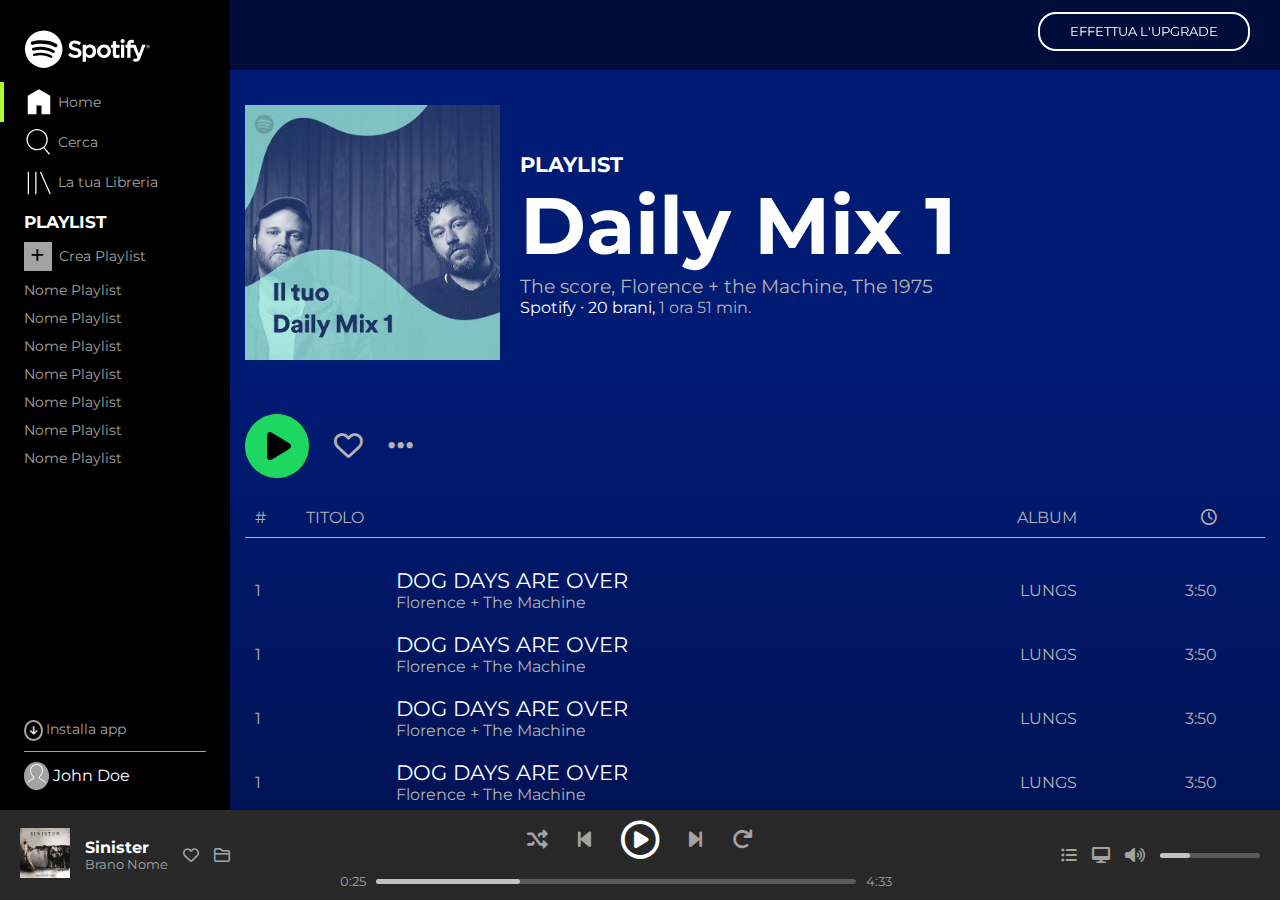
==== bonus.html @ 98ee07e0 "index+style: modifiche/ bonus: main-content" ====
<!DOCTYPE html>
<html lang="en">
<head>
    <meta charset="UTF-8">
    <meta http-equiv="X-UA-Compatible" content="IE=edge">
    <meta name="viewport" content="width=device-width, initial-scale=1.0">
    <link rel="preconnect" href="https://fonts.googleapis.com">
    <link rel="preconnect" href="https://fonts.gstatic.com" crossorigin>
    <link href="https://fonts.googleapis.com/css2?family=Montserrat:wght@400;500;600;700;800;900&display=swap" rel="stylesheet">
    <link rel="stylesheet" href="https://cdnjs.cloudflare.com/ajax/libs/font-awesome/6.0.0/css/all.min.css"> 
    <link rel="stylesheet" href="bonus-css/bonus.css">
    <title>Spotify</title>
    <link rel="icon" type="image/x-icon" href="img/favicon.ico">
</head>
<body>
    <div class="container">
        <div class="content-container">
            <aside>
                <div class="logo-box">
                    <div class="logo">
                        <img class="logo-big" src="img/logo.svg" alt="spotify logo">
                    </div>
                    <div class="logo-small">
                        <img src="img/logo-small.svg" alt="spotify logo small">
                    </div>
                </div>

                <div class="menu">
                    <ul>
                        <li class="active"> <img src="img/home.svg" alt="home"> <a href="#">Home</a href="#"></li>
                        <li> <img src="img/search.svg" alt="search"> <a href="#">Cerca</a href="#"></li>
                        <li> <img src="img/libreria.svg" alt="libreria">
                        <a href="#">La tua Libreria</a href="#"></li>
                    </ul>
                </div>

                <div class="playlist">
                    <h3>Playlist</h3>
                    <ul>
                        <li><a href="#"><i class="fa-solid fa-plus"></i> Crea Playlist</a></li>
                        <li><a href="#">Nome Playlist</a></li>
                        <li><a href="#">Nome Playlist</a></li>
                        <li><a href="#">Nome Playlist</a></li>
                        <li><a href="#">Nome Playlist</a></li>
                        <li><a href="#">Nome Playlist</a></li>
                        <li><a href="#">Nome Playlist</a></li>
                        <li><a href="#">Nome Playlist</a></li>
                    </ul>
                </div>

                <div class="user">
                    <div>
                        <i class="fa-solid fa-arrow-down"></i><a href="#">Installa app</a>
                    </div>
                    <div>
                        <img src="img/profile.svg" alt=""> <span>John Doe</span> 
                    </div>
                </div>
            </aside>

            <main>

                <div class="nav-top">
                    <div class="upgrade">
                        <a href="#">Effettua l'upgrade</a>
                    </div>
                </div>

                <div class="main-content">
                    <!-- main-top -->
                    <div id="main-top">
                        <div class="main-box">
                            <div class="image">
                                <img src="img/mixdaily.jpeg" alt="daily mix">
                            </div>
                            <div class="text">
                                <h1>Playlist</h1>
                                <h2>Daily Mix 1</h2>
                                <p>The score, Florence + the Machine, The 1975</p>
                                <p><span>Spotify &#8729; 20 brani,</span> 1 ora 51 min.</p>
                            </div>
                        </div>
                    </div>
                    <!-- main-down -->
                    <div id="main-down">
                        <nav class="flex-container">
                            <div><i class="fa-solid fa-circle-play"></i></div>
                            <div><i class="fa-regular fa-heart"></i></div>
                            <div><i class="fa-solid fa-ellipsis"></i></div>
                        </nav>
                        
                        <div class="music">
                            <!-- title -->
                            <div class="title-box flex-container">
                                <div class="number">&#35;</div>
                                <div class="title">Titolo</div>
                                <div class="album">Album</div>
                                <div class="time"><i class="fa-regular fa-clock"></i></div>
                            </div>

                            <div class="songs">
                                <!-- song-list -->
                                <section class="song flex-container">
                                    <div class="number">
                                        <span>1</span>
                                        <i class="fa-solid fa-play"></i>
                                    </div>
                                    <div class="title flex-container">
                                        <div class="image">
                                            <img src="https://m.media-amazon.com/images/I/91TPDB7d2jL._AC_SL1500_.jpg" alt="">
                                        </div>
                                        <div>
                                            <p>Dog Days are Over</p>
                                            <p>Florence + the Machine</p>
                                        </div>
                                    </div>
                                    <div class="album">Lungs</div>
                                    <div class="time flex-container">
                                        <i class="fa-regular fa-heart"></i>
                                        <p>3:50</p> 
                                        <i class="fa-solid fa-ellipsis"></i>
                                    </div>
                                </section>

                                <section class="song flex-container">
                                    <div class="number">
                                        <span>1</span>
                                        <i class="fa-solid fa-play"></i>
                                    </div>
                                    <div class="title flex-container">
                                        <div class="image">
                                            <img src="https://m.media-amazon.com/images/I/91TPDB7d2jL._AC_SL1500_.jpg" alt="">
                                        </div>
                                        <div>
                                            <p>Dog Days are Over</p>
                                            <p>Florence + the Machine</p>
                                        </div>
                                    </div>
                                    <div class="album">Lungs</div>
                                    <div class="time flex-container">
                                        <i class="fa-regular fa-heart"></i>
                                        <p>3:50</p> 
                                        <i class="fa-solid fa-ellipsis"></i>
                                    </div>
                                </section>

                                <section class="song flex-container">
                                    <div class="number">
                                        <span>1</span>
                                        <i class="fa-solid fa-play"></i>
                                    </div>
                                    <div class="title flex-container">
                                        <div class="image">
                                            <img src="https://m.media-amazon.com/images/I/91TPDB7d2jL._AC_SL1500_.jpg" alt="">
                                        </div>
                                        <div>
                                            <p>Dog Days are Over</p>
                                            <p>Florence + the Machine</p>
                                        </div>
                                    </div>
                                    <div class="album">Lungs</div>
                                    <div class="time flex-container">
                                        <i class="fa-regular fa-heart"></i>
                                        <p>3:50</p> 
                                        <i class="fa-solid fa-ellipsis"></i>
                                    </div>
                                </section>

                                <section class="song flex-container">
                                    <div class="number">
                                        <span>1</span>
                                        <i class="fa-solid fa-play"></i>
                                    </div>
                                    <div class="title flex-container">
                                        <div class="image">
                                            <img src="https://m.media-amazon.com/images/I/91TPDB7d2jL._AC_SL1500_.jpg" alt="">
                                        </div>
                                        <div>
                                            <p>Dog Days are Over</p>
                                            <p>Florence + the Machine</p>
                                        </div>
                                    </div>
                                    <div class="album">Lungs</div>
                                    <div class="time flex-container">
                                        <i class="fa-regular fa-heart"></i>
                                        <p>3:50</p> 
                                        <i class="fa-solid fa-ellipsis"></i>
                                    </div>
                                </section>

                                <section class="song flex-container">
                                    <div class="number">
                                        <span>1</span>
                                        <i class="fa-solid fa-play"></i>
                                    </div>
                                    <div class="title flex-container">
                                        <div class="image">
                                            <img src="https://m.media-amazon.com/images/I/91TPDB7d2jL._AC_SL1500_.jpg" alt="">
                                        </div>
                                        <div>
                                            <p>Dog Days are Over</p>
                                            <p>Florence + the Machine</p>
                                        </div>
                                    </div>
                                    <div class="album">Lungs</div>
                                    <div class="time flex-container">
                                        <i class="fa-regular fa-heart"></i>
                                        <p>3:50</p> 
                                        <i class="fa-solid fa-ellipsis"></i>
                                    </div>
                                </section>

                                <section class="song flex-container">
                                    <div class="number">
                                        <span>1</span>
                                        <i class="fa-solid fa-play"></i>
                                    </div>
                                    <div class="title flex-container">
                                        <div class="image">
                                            <img src="https://m.media-amazon.com/images/I/91TPDB7d2jL._AC_SL1500_.jpg" alt="">
                                        </div>
                                        <div>
                                            <p>Dog Days are Over</p>
                                            <p>Florence + the Machine</p>
                                        </div>
                                    </div>
                                    <div class="album">Lungs</div>
                                    <div class="time flex-container">
                                        <i class="fa-regular fa-heart"></i>
                                        <p>3:50</p> 
                                        <i class="fa-solid fa-ellipsis"></i>
                                    </div>
                                </section>

                                <section class="song flex-container">
                                    <div class="number">
                                        <span>1</span>
                                        <i class="fa-solid fa-play"></i>
                                    </div>
                                    <div class="title flex-container">
                                        <div class="image">
                                            <img src="https://m.media-amazon.com/images/I/91TPDB7d2jL._AC_SL1500_.jpg" alt="">
                                        </div>
                                        <div>
                                            <p>Dog Days are Over</p>
                                            <p>Florence + the Machine</p>
                                        </div>
                                    </div>
                                    <div class="album">Lungs</div>
                                    <div class="time flex-container">
                                        <i class="fa-regular fa-heart"></i>
                                        <p>3:50</p> 
                                        <i class="fa-solid fa-ellipsis"></i>
                                    </div>
                                </section>

                                <section class="song flex-container">
                                    <div class="number">
                                        <span>1</span>
                                        <i class="fa-solid fa-play"></i>
                                    </div>
                                    <div class="title flex-container">
                                        <div class="image">
                                            <img src="https://m.media-amazon.com/images/I/91TPDB7d2jL._AC_SL1500_.jpg" alt="">
                                        </div>
                                        <div>
                                            <p>Dog Days are Over</p>
                                            <p>Florence + the Machine</p>
                                        </div>
                                    </div>
                                    <div class="album">Lungs</div>
                                    <div class="time flex-container">
                                        <i class="fa-regular fa-heart"></i>
                                        <p>3:50</p> 
                                        <i class="fa-solid fa-ellipsis"></i>
                                    </div>
                                </section>

                                <section class="song flex-container">
                                    <div class="number">
                                        <span>1</span>
                                        <i class="fa-solid fa-play"></i>
                                    </div>
                                    <div class="title flex-container">
                                        <div class="image">
                                            <img src="https://m.media-amazon.com/images/I/91TPDB7d2jL._AC_SL1500_.jpg" alt="">
                                        </div>
                                        <div>
                                            <p>Dog Days are Over</p>
                                            <p>Florence + the Machine</p>
                                        </div>
                                    </div>
                                    <div class="album">Lungs</div>
                                    <div class="time flex-container">
                                        <i class="fa-regular fa-heart"></i>
                                        <p>3:50</p> 
                                        <i class="fa-solid fa-ellipsis"></i>
                                    </div>
                                </section>

                                <section class="song flex-container">
                                    <div class="number">
                                        <span>1</span>
                                        <i class="fa-solid fa-play"></i>
                                    </div>
                                    <div class="title flex-container">
                                        <div class="image">
                                            <img src="https://m.media-amazon.com/images/I/91TPDB7d2jL._AC_SL1500_.jpg" alt="">
                                        </div>
                                        <div>
                                            <p>Dog Days are Over</p>
                                            <p>Florence + the Machine</p>
                                        </div>
                                    </div>
                                    <div class="album">Lungs</div>
                                    <div class="time flex-container">
                                        <i class="fa-regular fa-heart"></i>
                                        <p>3:50</p> 
                                        <i class="fa-solid fa-ellipsis"></i>
                                    </div>
                                </section>

                                <section class="song flex-container">
                                    <div class="number">
                                        <span>1</span>
                                        <i class="fa-solid fa-play"></i>
                                    </div>
                                    <div class="title flex-container">
                                        <div class="image">
                                            <img src="https://m.media-amazon.com/images/I/91TPDB7d2jL._AC_SL1500_.jpg" alt="">
                                        </div>
                                        <div>
                                            <p>Dog Days are Over</p>
                                            <p>Florence + the Machine</p>
                                        </div>
                                    </div>
                                    <div class="album">Lungs</div>
                                    <div class="time flex-container">
                                        <i class="fa-regular fa-heart"></i>
                                        <p>3:50</p> 
                                        <i class="fa-solid fa-ellipsis"></i>
                                    </div>
                                </section>

                                <section class="song flex-container">
                                    <div class="number">
                                        <span>1</span>
                                        <i class="fa-solid fa-play"></i>
                                    </div>
                                    <div class="title flex-container">
                                        <div class="image">
                                            <img src="https://m.media-amazon.com/images/I/91TPDB7d2jL._AC_SL1500_.jpg" alt="">
                                        </div>
                                        <div>
                                            <p>Dog Days are Over</p>
                                            <p>Florence + the Machine</p>
                                        </div>
                                    </div>
                                    <div class="album">Lungs</div>
                                    <div class="time flex-container">
                                        <i class="fa-regular fa-heart"></i>
                                        <p>3:50</p> 
                                        <i class="fa-solid fa-ellipsis"></i>
                                    </div>
                                </section>

                                <section class="song flex-container">
                                    <div class="number">
                                        <span>1</span>
                                        <i class="fa-solid fa-play"></i>
                                    </div>
                                    <div class="title flex-container">
                                        <div class="image">
                                            <img src="https://m.media-amazon.com/images/I/91TPDB7d2jL._AC_SL1500_.jpg" alt="">
                                        </div>
                                        <div>
                                            <p>Dog Days are Over</p>
                                            <p>Florence + the Machine</p>
                                        </div>
                                    </div>
                                    <div class="album">Lungs</div>
                                    <div class="time flex-container">
                                        <i class="fa-regular fa-heart"></i>
                                        <p>3:50</p> 
                                        <i class="fa-solid fa-ellipsis"></i>
                                    </div>
                                </section>

                                <section class="song flex-container">
                                    <div class="number">
                                        <span>1</span>
                                        <i class="fa-solid fa-play"></i>
                                    </div>
                                    <div class="title flex-container">
                                        <div class="image">
                                            <img src="https://m.media-amazon.com/images/I/91TPDB7d2jL._AC_SL1500_.jpg" alt="">
                                        </div>
                                        <div>
                                            <p>Dog Days are Over</p>
                                            <p>Florence + the Machine</p>
                                        </div>
                                    </div>
                                    <div class="album">Lungs</div>
                                    <div class="time flex-container">
                                        <i class="fa-regular fa-heart"></i>
                                        <p>3:50</p> 
                                        <i class="fa-solid fa-ellipsis"></i>
                                    </div>
                                </section>

                                <section class="song flex-container">
                                    <div class="number">
                                        <span>1</span>
                                        <i class="fa-solid fa-play"></i>
                                    </div>
                                    <div class="title flex-container">
                                        <div class="image">
                                            <img src="https://m.media-amazon.com/images/I/91TPDB7d2jL._AC_SL1500_.jpg" alt="">
                                        </div>
                                        <div>
                                            <p>Dog Days are Over</p>
                                            <p>Florence + the Machine</p>
                                        </div>
                                    </div>
                                    <div class="album">Lungs</div>
                                    <div class="time flex-container">
                                        <i class="fa-regular fa-heart"></i>
                                        <p>3:50</p> 
                                        <i class="fa-solid fa-ellipsis"></i>
                                    </div>
                                </section>

                                <section class="song flex-container">
                                    <div class="number">
                                        <span>1</span>
                                        <i class="fa-solid fa-play"></i>
                                    </div>
                                    <div class="title flex-container">
                                        <div class="image">
                                            <img src="https://m.media-amazon.com/images/I/91TPDB7d2jL._AC_SL1500_.jpg" alt="">
                                        </div>
                                        <div>
                                            <p>Dog Days are Over</p>
                                            <p>Florence + the Machine</p>
                                        </div>
                                    </div>
                                    <div class="album">Lungs</div>
                                    <div class="time flex-container">
                                        <i class="fa-regular fa-heart"></i>
                                        <p>3:50</p> 
                                        <i class="fa-solid fa-ellipsis"></i>
                                    </div>
                                </section>

                                <section class="song flex-container">
                                    <div class="number">
                                        <span>1</span>
                                        <i class="fa-solid fa-play"></i>
                                    </div>
                                    <div class="title flex-container">
                                        <div class="image">
                                            <img src="https://m.media-amazon.com/images/I/91TPDB7d2jL._AC_SL1500_.jpg" alt="">
                                        </div>
                                        <div>
                                            <p>Dog Days are Over</p>
                                            <p>Florence + the Machine</p>
                                        </div>
                                    </div>
                                    <div class="album">Lungs</div>
                                    <div class="time flex-container">
                                        <i class="fa-regular fa-heart"></i>
                                        <p>3:50</p> 
                                        <i class="fa-solid fa-ellipsis"></i>
                                    </div>
                                </section>

                                <section class="song flex-container">
                                    <div class="number">
                                        <span>1</span>
                                        <i class="fa-solid fa-play"></i>
                                    </div>
                                    <div class="title flex-container">
                                        <div class="image">
                                            <img src="https://m.media-amazon.com/images/I/91TPDB7d2jL._AC_SL1500_.jpg" alt="">
                                        </div>
                                        <div>
                                            <p>Dog Days are Over</p>
                                            <p>Florence + the Machine</p>
                                        </div>
                                    </div>
                                    <div class="album">Lungs</div>
                                    <div class="time flex-container">
                                        <i class="fa-regular fa-heart"></i>
                                        <p>3:50</p> 
                                        <i class="fa-solid fa-ellipsis"></i>
                                    </div>
                                </section>

                                <section class="song flex-container">
                                    <div class="number">
                                        <span>1</span>
                                        <i class="fa-solid fa-play"></i>
                                    </div>
                                    <div class="title flex-container">
                                        <div class="image">
                                            <img src="https://m.media-amazon.com/images/I/91TPDB7d2jL._AC_SL1500_.jpg" alt="">
                                        </div>
                                        <div>
                                            <p>Dog Days are Over</p>
                                            <p>Florence + the Machine</p>
                                        </div>
                                    </div>
                                    <div class="album">Lungs</div>
                                    <div class="time flex-container">
                                        <i class="fa-regular fa-heart"></i>
                                        <p>3:50</p> 
                                        <i class="fa-solid fa-ellipsis"></i>
                                    </div>
                                </section>

                                <section class="song flex-container">
                                    <div class="number">
                                        <span>1</span>
                                        <i class="fa-solid fa-play"></i>
                                    </div>
                                    <div class="title flex-container">
                                        <div class="image">
                                            <img src="https://m.media-amazon.com/images/I/91TPDB7d2jL._AC_SL1500_.jpg" alt="">
                                        </div>
                                        <div>
                                            <p>Dog Days are Over</p>
                                            <p>Florence + the Machine</p>
                                        </div>
                                    </div>
                                    <div class="album">Lungs</div>
                                    <div class="time flex-container">
                                        <i class="fa-regular fa-heart"></i>
                                        <p>3:50</p> 
                                        <i class="fa-solid fa-ellipsis"></i>
                                    </div>
                                </section>
                            </div>
                        </div>
                    </div>
                </div>
            </main>
        </div>
 
        <footer>
            <div class="left box flex-container">
                <div class="image">
                    <img src="img/sinister.jpeg" alt="Sinister">
                </div>
                <div class="title">
                    <h4>Sinister</h4>
                    <p>Brano Nome</p>
                </div>
                <i class="fa-regular fa-heart"></i>
                <i class="fa-regular fa-folder"></i>
            </div>

            <div class="center flex-container">
                <div class="center-up flex-container">
                    <i class="fa-solid fa-shuffle"></i>
                    <i class="fa-solid fa-backward-step"></i>
                    <i class="fa-regular fa-circle-play"></i>
                    <i class="fa-solid fa-forward-step"></i>
                    <i class="fa-solid fa-arrow-rotate-right"></i>
                </div>

                <div class="center-down flex-container">
                    <span>0:25</span>
                    <div class="progress-bar">
                        <div class="progress">
                            <div class="circle"></div>
                        </div>
                    </div>
                    <span>4:33</span>
                </div>
            </div>
            <div class="right box flex-container">

                <i class="fa-solid fa-list-ul"></i>
                <i class="fa-solid fa-desktop"></i>
                <!-- connect -->
                <div class="connect">
                    <h1>Connetti a un dispositivo</h1>
                    <div>
                        <i class="fa-solid fa-laptop"></i>
                        <i class="fa-solid fa-mobile-screen-button"></i>
                        <i class="fa-solid fa-tv"></i>
                    </div>
                    <p>Riproduci e ascolta Spotify su tutti i dispositivi. Avvia Spotify su un altro dispositivo e apparirà magicamente qui.</p>
                    <div class="info"><a href="#">Ulteriori informazioni</a> </div>
                </div>
                <!-- /connect -->
                <i class="fa-solid fa-volume-high"></i>

                <div class="progress-bar">
                    <div class="progress">
                        <div class="circle"></div>
                    </div>
                </div>

                <div class="vertical-bar progress-bar">
                    <div class="vertical-progress progress">
                        <div class="vertical-circle circle"></div>
                    </div>
                </div>
            </div>
        </footer>
    </div> 
 </body>
</html>
---- bonus-css/bonus.css ----
/* reset */
*{
    margin: 0;
    padding: 0;
    box-sizing: border-box;
}
/* general */
html{
    font-size: 16px;
}
body{
    min-width: 500px;
    color: white;
    font-family: 'Montserrat', sans-serif;;
}
.container{
    height: 100vh;
    width: 100%;
}
img{
    width: 100%;
}
/* contenitore principale */
.content-container{
    min-width: 500px;
    width: 100%;
    height: calc(100% - 90px);
    display: flex;
}
/* aside */
aside{
    width: 230px;
    padding-top: 20px;
    font-size: 0.9rem;
    background-color: #000000;
    position: relative;
    top: 0;
    left: 0;
}
aside a{
    color: #A3A3A3;
    text-decoration: none;
}
aside li{
    list-style: none;
    padding: 5px 0;
}
.logo-box, .playlist, .user{
    padding: 10px 24px;
}
/* logo */
.logo{
    width: 70%;
}
.logo-box{
    position: relative;
}
.logo-small{
    display: none;
    width: 35px;
    position: absolute;
    top: 10px;
}
/* menu */
.menu li img{
    width: 30px;
    vertical-align: middle;
}
.menu li{
    padding: 5px 20px;
    border-left: 4px solid transparent;
}
.menu a{
    vertical-align: middle;
}
.menu li.active{
    border-left: 4px solid #ADFF2F;
}
.menu li:hover{
    border-left: 4px solid #ADFF2F;
}
/* playlist */
.playlist{
    height: 50%;
    overflow-y: auto;
}
.playlist h3{
    text-transform: uppercase;
    padding-bottom: 5px;
}
.playlist li .fa-plus{
    padding: 7px;
    margin-right: 3px;
    color: black;
    background-color: #A3A3A3;
}
/* .user */
.user{
    width: 100%;
    background-color: #000000;
    position: absolute;
    left: 0;
    bottom: 0;
}
.user .fa-arrow-down{
    font-size: 0.6rem;
    margin-right: 3px;
    border: 2px solid #A3A3A3;
    border-radius: 50%;
    padding: 4px
}
.user div{
    padding: 10px 0;
}
.user div:first-child{
    border-bottom: 1px solid #A3A3A3;
}
.user img{
    vertical-align: middle;
    width: 25px;
    padding: 2px;
    border-radius: 50%;
    background-color: #A3A3A3;
}
.user span{
    font-size: 1rem;
    vertical-align: middle;
}
/* hover aside */
aside a:hover{
    color: white;
}
aside a:hover .fa-solid{
    background-color: white;
}
/* /aside */

/* main */
main{
    width: calc(100% - 230px);
    background-color: #141922;
}
/* .nav-top */
.nav-top{
    width: calc(100% - 230px);
    height: 70px;
    position: fixed;
    top: 0;
    right: 0;
    z-index: 1000;
    background-color: rgba(0, 0, 0, 0.5)
}
.nav-top .upgrade{
    padding: 10px 30px;
    text-transform: uppercase;
    border: 2px solid white;
    border-radius: 18px;
    font-size: 0.8rem;
    position: absolute;
    top: 12px;
    right: 30px;
    transition: all 0.8s;
}
.nav-top .upgrade a{
    color: white;
    text-decoration: none;
}
/* nav-top hover */
.nav-top .upgrade:hover{
    transform: scale(1.1);
}
/* main content */
.main-content{
    background-color: rgb(0,27,116);
    height: 100%;
    width: 100%;
    overflow-y: auto;
    padding-top: 90px;
}
/* main top */
#main-top .main-box{
    padding: 15px;
    display: flex;
    align-items: center;
    gap: 20px;
}
#main-top .image{
    width: 25%;
}
#main-top h1{
    font-size: 1.3rem;
    text-transform: uppercase;
}
#main-top h2{
    font-size: 5rem;
}
#main-top p{
    font-size: 1.2rem;
    color: #b3b3b3;
}
#main-top p:last-child{
    font-size: 1rem;
}
#main-top p:last-child span{
    color: white;
}
/* main down */
#main-down{
    background: rgb(0,27,116);
    background: linear-gradient(rgba(0,27,116,1) 0%, rgba(0,18,84,1) 31%, rgba(0,0,57,1) 57%, rgba(0,0,36,1) 100%);
    font-size: 1.3rem;
    padding: 15px;
    color: #b3b3b3;
    text-transform: uppercase;
}
#main-down nav.flex-container{
    gap: 25px;
    margin: 20px 0;
}
#main-down .fa-solid.fa-circle-play{
    color: #1ED760;
    background-color: black;
    border-radius: 50%;
    font-size: 4rem;
}
#main-down nav .fa-heart, #main-down nav .fa-ellipsis{
    font-size: 1.8rem;
}
#main-down .music{
    margin-top: 15px;
    width: 100%;
    font-size: 1rem;
}
#main-down .music .title-box{
    border-bottom: 1px solid #b3b3b3;
}
.music .number{
    padding: 10px;
    width: 5%;
}
.music .title{
    width: 60%;
    padding: 10px;
}
.music .album, .music .time{
    padding: 10px;
    width: 17.5%;
    text-align: right;
    justify-content: flex-end;
}
.music .time{
    padding-right: 48px;
}
/* songs */
.songs{
    margin-top: 20px;
}
.song i, .song p{
    cursor: pointer;
}
.song .number{
    position: relative;
}
.song .number i{
    display: none;
    position: absolute;
    top: 13px;
    left: 10px;
}
.song .title.flex-container, .songs .time.flex-container{
    gap: 20px;
}
.song .title .image{
    width: 70px;
}
.song .title p:first-of-type{
    color: white;
    font-size: 1.3rem;
}
.song .title p:last-child{
    text-transform: capitalize;
    font-size: 1rem;
}
.song .time i{
    display: none;
}
/* main hover */
.song:hover{
    background-color: rgba(83, 83, 83, 0.5);
    color: white;
}
.song:hover .number p{
    display: none;
}
.song:hover .number i{
    display: block;
}
.song .title p:hover{
    text-decoration: underline;
}
.song .time .fa-heart:hover{
    color: #1ED760;
}
.song:hover .time i{
    display: block;
}
.song:hover .time{
    padding-right: 10px;
}
/* /main */

/* footer */
footer{
    min-width: 500px;
    height: 90px;
    width: 100%;
    color: #A3A3A3;
    background-color: #282828;
    position: fixed;
    bottom: 0;
    left: 0;
    display: flex;
    align-items: center;
}
.flex-container{
    display: flex;
    align-items: center;
}
footer .box{
    width: 25%;
    gap: 15px;
    margin: 0 20px;
}
footer .fa-regular, footer .fa-solid, footer .title p{
    cursor: pointer;
}
/* left */
footer .left h4{
    color: white;
}
footer .left p{
    font-size: 0.8rem;
}
footer .left .image{
    width: 50px;
}
/* center */
footer .center{
    width: 50%;
    flex-flow: column wrap;
    gap: 15px;
}
.center-up{
    gap: 30px;
    font-size: 1.3rem;
}
.center-up .fa-circle-play{
    font-size: 2.4rem;
    color: white;
}
.center-down{
    width: 100%;
    gap: 10px;
    font-size: 0.8rem;
}
.progress-bar{
    height: 5px;
    background-color: #5A5A5A;
    border-radius: 3px;
    cursor: pointer;
}
.center-down .progress-bar{
    width: 80%;
}
.progress-bar .progress{
    width: 30%;
    height: 100%;
    border-radius: 3px;
    background-color: #C1C1C1;
    position: relative;
}
.progress-bar .progress .circle{
    display: none;
    background-color: white;
    width: 15px;
    height: 15px;
    border-radius: 50%;
    position: absolute;
    right: 0;
    top: -5px;
}
.center-down .progress{
    animation: music-time 100s linear infinite;
}
@keyframes music-time{
    from{width: 0;}
    to{width: 100%;}
}
/* right */
footer .right{
    justify-content: flex-end;
}
footer .right .progress-bar{
    width: 100px;
}
.right .connect{
    visibility: hidden;
    background-color: #282828;
    width: 350px;
    height: 500px;
    padding: 15px;
    text-align: center;
    display: flex;
    flex-flow: column wrap;
    justify-content: space-around;
    align-items: center;
    position: absolute;
    bottom: 100px;
    right: 50px;
}
.right .connect h1{
    font-size: 1.7rem;
    color: white;
}
.right .connect .fa-solid{
    font-size: 4.5rem;
    margin: 10px;
    color: white;
}
.right .connect p{
    font-size: 1.3rem;
}
.right .connect .info a{
    background-color: #1ED760;
    padding: 12px 18px;
    border-radius: 25px;
    font-size: 1.3rem;
    color: white;
    text-decoration: none;
    text-transform: uppercase;
}
/* vertical-bar */
footer .right .vertical-bar{
    display: none;
    width: 5px;
    height: 70px;
}
footer .vertical-bar .vertical-progress{
    width: 100%;
    height: 50%;
}
.vertical-bar .vertical-progress .vertical-circle{
    right: -5px;
    top: 50%;
}
/* footer hover */
footer .title p:hover{
    text-decoration: underline;
}
footer .title p:hover, footer .left .fa-regular:hover{
    color: white;
}
footer .center .fa-regular:hover, footer .center .fa-solid:hover, footer .right .fa-solid:hover{
    color: #ffffff;
}
.progress-bar .progress:hover{
    background-color: #ADFF2F;
}
.progress-bar .progress:hover .circle{
    display: block;
}
.center-up .fa-circle-play:hover{
    transform: scale(1.2);
}
footer .right .fa-desktop:hover + .connect{
    visibility: visible;
}
footer .fa-volume-high:active + .progress-bar .progress{
    width: 100%;
}
/* /footer */

/* media query */
@media screen and (max-width: 992px){
    
}
@media screen and (max-width: 768px){
    #main-top h2{
        font-size: 3rem;
    }
    footer .title{
        display: none;
    }
    .left .fa-regular{
        display: none;
    }
    .right .progress-bar, .right .fa-list-ul, .right .fa-desktop{
        display: none;
    }
    .progress-bar{
        width: 80%;
    }
    footer .right .vertical-bar{
        display: block;
    }
}
@media screen and (max-width: 576px){
    aside{
        width: 70px;
        text-align: center;
    }
    .logo-box{
        padding: 10px 18px;
    }
    .logo{
        visibility: hidden;
    }
    .logo-small{
        display: block;
    }
    .menu ul{
        padding-top: 15px;
    }
    .menu li, .menu li.active{
        border: none;
    }
    .menu li:hover{
        border: none;
        transform: scale(1.2);
        cursor: pointer;
    }
    .menu a, .playlist, .user span, .user a{
        display: none;
    }
    .user div:first-child{
        border-bottom: none;
    }
    .user img, .user .fa-arrow-down{
        display: inline-block;
        margin-right: 0;
    }
    .user .fa-arrow-down:hover{
        transform: scale(1.2);
        cursor: pointer;
    }
    main{
        width: calc(100% - 70px);
    }
    .nav-top{
        width: calc(100% - 70px);
    }

}
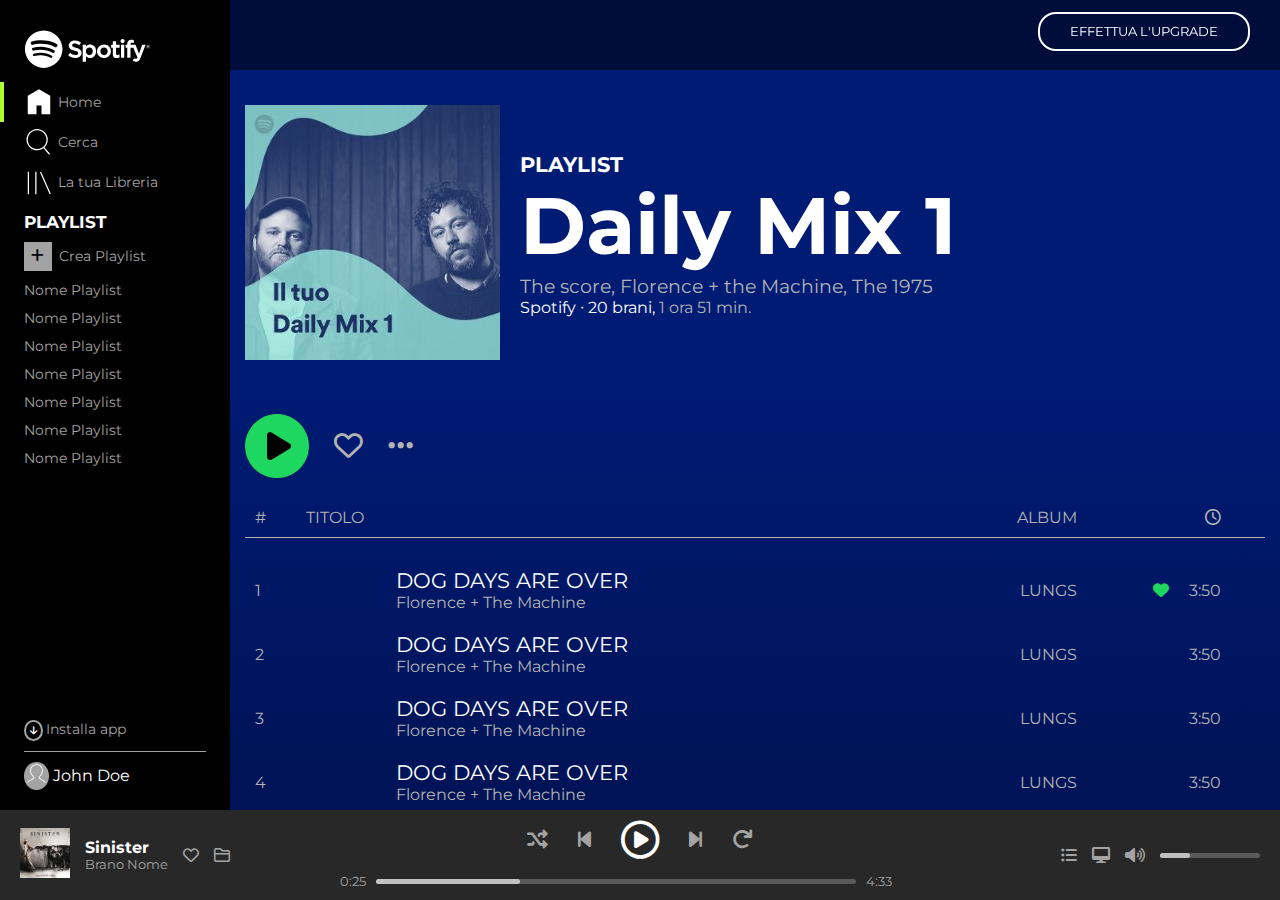
==== commit 88d7792d: "bonus: main-content(hover/active)/style:player" ====
--- a/bonus.html
+++ b/bonus.html
@@ -104,424 +104,551 @@
                                     <div class="number">
                                         <span>1</span>
                                         <i class="fa-solid fa-play"></i>
-                                    </div>
-                                    <div class="title flex-container">
-                                        <div class="image">
-                                            <img src="https://m.media-amazon.com/images/I/91TPDB7d2jL._AC_SL1500_.jpg" alt="">
-                                        </div>
-                                        <div>
-                                            <p>Dog Days are Over</p>
-                                            <p>Florence + the Machine</p>
-                                        </div>
-                                    </div>
-                                    <div class="album">Lungs</div>
-                                    <div class="time flex-container">
-                                        <i class="fa-regular fa-heart"></i>
-                                        <p>3:50</p> 
-                                        <i class="fa-solid fa-ellipsis"></i>
-                                    </div>
-                                </section>
-
-                                <section class="song flex-container">
-                                    <div class="number">
-                                        <span>1</span>
-                                        <i class="fa-solid fa-play"></i>
-                                    </div>
-                                    <div class="title flex-container">
-                                        <div class="image">
-                                            <img src="https://m.media-amazon.com/images/I/91TPDB7d2jL._AC_SL1500_.jpg" alt="">
-                                        </div>
-                                        <div>
-                                            <p>Dog Days are Over</p>
-                                            <p>Florence + the Machine</p>
-                                        </div>
-                                    </div>
-                                    <div class="album">Lungs</div>
-                                    <div class="time flex-container">
-                                        <i class="fa-regular fa-heart"></i>
-                                        <p>3:50</p> 
-                                        <i class="fa-solid fa-ellipsis"></i>
-                                    </div>
-                                </section>
-
-                                <section class="song flex-container">
-                                    <div class="number">
-                                        <span>1</span>
-                                        <i class="fa-solid fa-play"></i>
-                                    </div>
-                                    <div class="title flex-container">
-                                        <div class="image">
-                                            <img src="https://m.media-amazon.com/images/I/91TPDB7d2jL._AC_SL1500_.jpg" alt="">
-                                        </div>
-                                        <div>
-                                            <p>Dog Days are Over</p>
-                                            <p>Florence + the Machine</p>
-                                        </div>
-                                    </div>
-                                    <div class="album">Lungs</div>
-                                    <div class="time flex-container">
-                                        <i class="fa-regular fa-heart"></i>
-                                        <p>3:50</p> 
-                                        <i class="fa-solid fa-ellipsis"></i>
-                                    </div>
-                                </section>
-
-                                <section class="song flex-container">
-                                    <div class="number">
-                                        <span>1</span>
-                                        <i class="fa-solid fa-play"></i>
-                                    </div>
-                                    <div class="title flex-container">
-                                        <div class="image">
-                                            <img src="https://m.media-amazon.com/images/I/91TPDB7d2jL._AC_SL1500_.jpg" alt="">
-                                        </div>
-                                        <div>
-                                            <p>Dog Days are Over</p>
-                                            <p>Florence + the Machine</p>
-                                        </div>
-                                    </div>
-                                    <div class="album">Lungs</div>
-                                    <div class="time flex-container">
-                                        <i class="fa-regular fa-heart"></i>
-                                        <p>3:50</p> 
-                                        <i class="fa-solid fa-ellipsis"></i>
-                                    </div>
-                                </section>
-
-                                <section class="song flex-container">
-                                    <div class="number">
-                                        <span>1</span>
-                                        <i class="fa-solid fa-play"></i>
-                                    </div>
-                                    <div class="title flex-container">
-                                        <div class="image">
-                                            <img src="https://m.media-amazon.com/images/I/91TPDB7d2jL._AC_SL1500_.jpg" alt="">
-                                        </div>
-                                        <div>
-                                            <p>Dog Days are Over</p>
-                                            <p>Florence + the Machine</p>
-                                        </div>
-                                    </div>
-                                    <div class="album">Lungs</div>
-                                    <div class="time flex-container">
-                                        <i class="fa-regular fa-heart"></i>
-                                        <p>3:50</p> 
-                                        <i class="fa-solid fa-ellipsis"></i>
-                                    </div>
-                                </section>
-
-                                <section class="song flex-container">
-                                    <div class="number">
-                                        <span>1</span>
-                                        <i class="fa-solid fa-play"></i>
-                                    </div>
-                                    <div class="title flex-container">
-                                        <div class="image">
-                                            <img src="https://m.media-amazon.com/images/I/91TPDB7d2jL._AC_SL1500_.jpg" alt="">
-                                        </div>
-                                        <div>
-                                            <p>Dog Days are Over</p>
-                                            <p>Florence + the Machine</p>
-                                        </div>
-                                    </div>
-                                    <div class="album">Lungs</div>
-                                    <div class="time flex-container">
-                                        <i class="fa-regular fa-heart"></i>
-                                        <p>3:50</p> 
-                                        <i class="fa-solid fa-ellipsis"></i>
-                                    </div>
-                                </section>
-
-                                <section class="song flex-container">
-                                    <div class="number">
-                                        <span>1</span>
-                                        <i class="fa-solid fa-play"></i>
-                                    </div>
-                                    <div class="title flex-container">
-                                        <div class="image">
-                                            <img src="https://m.media-amazon.com/images/I/91TPDB7d2jL._AC_SL1500_.jpg" alt="">
-                                        </div>
-                                        <div>
-                                            <p>Dog Days are Over</p>
-                                            <p>Florence + the Machine</p>
-                                        </div>
-                                    </div>
-                                    <div class="album">Lungs</div>
-                                    <div class="time flex-container">
-                                        <i class="fa-regular fa-heart"></i>
-                                        <p>3:50</p> 
-                                        <i class="fa-solid fa-ellipsis"></i>
-                                    </div>
-                                </section>
-
-                                <section class="song flex-container">
-                                    <div class="number">
-                                        <span>1</span>
-                                        <i class="fa-solid fa-play"></i>
-                                    </div>
-                                    <div class="title flex-container">
-                                        <div class="image">
-                                            <img src="https://m.media-amazon.com/images/I/91TPDB7d2jL._AC_SL1500_.jpg" alt="">
-                                        </div>
-                                        <div>
-                                            <p>Dog Days are Over</p>
-                                            <p>Florence + the Machine</p>
-                                        </div>
-                                    </div>
-                                    <div class="album">Lungs</div>
-                                    <div class="time flex-container">
-                                        <i class="fa-regular fa-heart"></i>
-                                        <p>3:50</p> 
-                                        <i class="fa-solid fa-ellipsis"></i>
-                                    </div>
-                                </section>
-
-                                <section class="song flex-container">
-                                    <div class="number">
-                                        <span>1</span>
-                                        <i class="fa-solid fa-play"></i>
-                                    </div>
-                                    <div class="title flex-container">
-                                        <div class="image">
-                                            <img src="https://m.media-amazon.com/images/I/91TPDB7d2jL._AC_SL1500_.jpg" alt="">
-                                        </div>
-                                        <div>
-                                            <p>Dog Days are Over</p>
-                                            <p>Florence + the Machine</p>
-                                        </div>
-                                    </div>
-                                    <div class="album">Lungs</div>
-                                    <div class="time flex-container">
-                                        <i class="fa-regular fa-heart"></i>
-                                        <p>3:50</p> 
-                                        <i class="fa-solid fa-ellipsis"></i>
-                                    </div>
-                                </section>
-
-                                <section class="song flex-container">
-                                    <div class="number">
-                                        <span>1</span>
-                                        <i class="fa-solid fa-play"></i>
-                                    </div>
-                                    <div class="title flex-container">
-                                        <div class="image">
-                                            <img src="https://m.media-amazon.com/images/I/91TPDB7d2jL._AC_SL1500_.jpg" alt="">
-                                        </div>
-                                        <div>
-                                            <p>Dog Days are Over</p>
-                                            <p>Florence + the Machine</p>
-                                        </div>
-                                    </div>
-                                    <div class="album">Lungs</div>
-                                    <div class="time flex-container">
-                                        <i class="fa-regular fa-heart"></i>
-                                        <p>3:50</p> 
-                                        <i class="fa-solid fa-ellipsis"></i>
-                                    </div>
-                                </section>
-
-                                <section class="song flex-container">
-                                    <div class="number">
-                                        <span>1</span>
-                                        <i class="fa-solid fa-play"></i>
-                                    </div>
-                                    <div class="title flex-container">
-                                        <div class="image">
-                                            <img src="https://m.media-amazon.com/images/I/91TPDB7d2jL._AC_SL1500_.jpg" alt="">
-                                        </div>
-                                        <div>
-                                            <p>Dog Days are Over</p>
-                                            <p>Florence + the Machine</p>
-                                        </div>
-                                    </div>
-                                    <div class="album">Lungs</div>
-                                    <div class="time flex-container">
-                                        <i class="fa-regular fa-heart"></i>
-                                        <p>3:50</p> 
-                                        <i class="fa-solid fa-ellipsis"></i>
-                                    </div>
-                                </section>
-
-                                <section class="song flex-container">
-                                    <div class="number">
-                                        <span>1</span>
-                                        <i class="fa-solid fa-play"></i>
-                                    </div>
-                                    <div class="title flex-container">
-                                        <div class="image">
-                                            <img src="https://m.media-amazon.com/images/I/91TPDB7d2jL._AC_SL1500_.jpg" alt="">
-                                        </div>
-                                        <div>
-                                            <p>Dog Days are Over</p>
-                                            <p>Florence + the Machine</p>
-                                        </div>
-                                    </div>
-                                    <div class="album">Lungs</div>
-                                    <div class="time flex-container">
-                                        <i class="fa-regular fa-heart"></i>
-                                        <p>3:50</p> 
-                                        <i class="fa-solid fa-ellipsis"></i>
-                                    </div>
-                                </section>
-
-                                <section class="song flex-container">
-                                    <div class="number">
-                                        <span>1</span>
-                                        <i class="fa-solid fa-play"></i>
-                                    </div>
-                                    <div class="title flex-container">
-                                        <div class="image">
-                                            <img src="https://m.media-amazon.com/images/I/91TPDB7d2jL._AC_SL1500_.jpg" alt="">
-                                        </div>
-                                        <div>
-                                            <p>Dog Days are Over</p>
-                                            <p>Florence + the Machine</p>
-                                        </div>
-                                    </div>
-                                    <div class="album">Lungs</div>
-                                    <div class="time flex-container">
-                                        <i class="fa-regular fa-heart"></i>
-                                        <p>3:50</p> 
-                                        <i class="fa-solid fa-ellipsis"></i>
-                                    </div>
-                                </section>
-
-                                <section class="song flex-container">
-                                    <div class="number">
-                                        <span>1</span>
-                                        <i class="fa-solid fa-play"></i>
-                                    </div>
-                                    <div class="title flex-container">
-                                        <div class="image">
-                                            <img src="https://m.media-amazon.com/images/I/91TPDB7d2jL._AC_SL1500_.jpg" alt="">
-                                        </div>
-                                        <div>
-                                            <p>Dog Days are Over</p>
-                                            <p>Florence + the Machine</p>
-                                        </div>
-                                    </div>
-                                    <div class="album">Lungs</div>
-                                    <div class="time flex-container">
-                                        <i class="fa-regular fa-heart"></i>
-                                        <p>3:50</p> 
-                                        <i class="fa-solid fa-ellipsis"></i>
-                                    </div>
-                                </section>
-
-                                <section class="song flex-container">
-                                    <div class="number">
-                                        <span>1</span>
-                                        <i class="fa-solid fa-play"></i>
-                                    </div>
-                                    <div class="title flex-container">
-                                        <div class="image">
-                                            <img src="https://m.media-amazon.com/images/I/91TPDB7d2jL._AC_SL1500_.jpg" alt="">
-                                        </div>
-                                        <div>
-                                            <p>Dog Days are Over</p>
-                                            <p>Florence + the Machine</p>
-                                        </div>
-                                    </div>
-                                    <div class="album">Lungs</div>
-                                    <div class="time flex-container">
-                                        <i class="fa-regular fa-heart"></i>
-                                        <p>3:50</p> 
-                                        <i class="fa-solid fa-ellipsis"></i>
-                                    </div>
-                                </section>
-
-                                <section class="song flex-container">
-                                    <div class="number">
-                                        <span>1</span>
-                                        <i class="fa-solid fa-play"></i>
-                                    </div>
-                                    <div class="title flex-container">
-                                        <div class="image">
-                                            <img src="https://m.media-amazon.com/images/I/91TPDB7d2jL._AC_SL1500_.jpg" alt="">
-                                        </div>
-                                        <div>
-                                            <p>Dog Days are Over</p>
-                                            <p>Florence + the Machine</p>
-                                        </div>
-                                    </div>
-                                    <div class="album">Lungs</div>
-                                    <div class="time flex-container">
-                                        <i class="fa-regular fa-heart"></i>
-                                        <p>3:50</p> 
-                                        <i class="fa-solid fa-ellipsis"></i>
-                                    </div>
-                                </section>
-
-                                <section class="song flex-container">
-                                    <div class="number">
-                                        <span>1</span>
-                                        <i class="fa-solid fa-play"></i>
-                                    </div>
-                                    <div class="title flex-container">
-                                        <div class="image">
-                                            <img src="https://m.media-amazon.com/images/I/91TPDB7d2jL._AC_SL1500_.jpg" alt="">
-                                        </div>
-                                        <div>
-                                            <p>Dog Days are Over</p>
-                                            <p>Florence + the Machine</p>
-                                        </div>
-                                    </div>
-                                    <div class="album">Lungs</div>
-                                    <div class="time flex-container">
-                                        <i class="fa-regular fa-heart"></i>
-                                        <p>3:50</p> 
-                                        <i class="fa-solid fa-ellipsis"></i>
-                                    </div>
-                                </section>
-
-                                <section class="song flex-container">
-                                    <div class="number">
-                                        <span>1</span>
-                                        <i class="fa-solid fa-play"></i>
-                                    </div>
-                                    <div class="title flex-container">
-                                        <div class="image">
-                                            <img src="https://m.media-amazon.com/images/I/91TPDB7d2jL._AC_SL1500_.jpg" alt="">
-                                        </div>
-                                        <div>
-                                            <p>Dog Days are Over</p>
-                                            <p>Florence + the Machine</p>
-                                        </div>
-                                    </div>
-                                    <div class="album">Lungs</div>
-                                    <div class="time flex-container">
-                                        <i class="fa-regular fa-heart"></i>
-                                        <p>3:50</p> 
-                                        <i class="fa-solid fa-ellipsis"></i>
-                                    </div>
-                                </section>
-
-                                <section class="song flex-container">
-                                    <div class="number">
-                                        <span>1</span>
-                                        <i class="fa-solid fa-play"></i>
-                                    </div>
-                                    <div class="title flex-container">
-                                        <div class="image">
-                                            <img src="https://m.media-amazon.com/images/I/91TPDB7d2jL._AC_SL1500_.jpg" alt="">
-                                        </div>
-                                        <div>
-                                            <p>Dog Days are Over</p>
-                                            <p>Florence + the Machine</p>
-                                        </div>
-                                    </div>
-                                    <div class="album">Lungs</div>
-                                    <div class="time flex-container">
-                                        <i class="fa-regular fa-heart"></i>
-                                        <p>3:50</p> 
-                                        <i class="fa-solid fa-ellipsis"></i>
-                                    </div>
-                                </section>
-
-                                <section class="song flex-container">
-                                    <div class="number">
-                                        <span>1</span>
-                                        <i class="fa-solid fa-play"></i>
+                                        <div class="playing">
+                                            <div class="first-square square"></div>
+                                            <div class="second-square square"></div>
+                                            <div class="third-square square"></div>
+                                            <div class="fourth-square square"></div>
+                                        </div>
+                                    </div>
+                                    <div class="title flex-container">
+                                        <div class="image">
+                                            <img src="https://m.media-amazon.com/images/I/91TPDB7d2jL._AC_SL1500_.jpg" alt="">
+                                        </div>
+                                        <div>
+                                            <p>Dog Days are Over</p>
+                                            <p>Florence + the Machine</p>
+                                        </div>
+                                    </div>
+                                    <div class="album">Lungs</div>
+                                    <div class="time flex-container">
+                                        <i class="fa-solid fa-heart"></i>
+                                        <!-- <i class="fa-regular fa-heart"></i> -->
+                                        <p>3:50</p> 
+                                        <i class="fa-solid fa-ellipsis"></i>
+                                    </div>
+                                </section>
+
+                                <section class="song flex-container">
+                                    <div class="number">
+                                        <span>2</span>
+                                        <i class="fa-solid fa-play"></i>
+                                        <div class="playing">
+                                            <div class="first-square square"></div>
+                                            <div class="second-square square"></div>
+                                            <div class="third-square square"></div>
+                                            <div class="fourth-square square"></div>
+                                        </div>
+                                    </div>
+                                    <div class="title flex-container">
+                                        <div class="image">
+                                            <img src="https://m.media-amazon.com/images/I/91TPDB7d2jL._AC_SL1500_.jpg" alt="">
+                                        </div>
+                                        <div>
+                                            <p>Dog Days are Over</p>
+                                            <p>Florence + the Machine</p>
+                                        </div>
+                                    </div>
+                                    <div class="album">Lungs</div>
+                                    <div class="time flex-container">
+                                        <i class="fa-regular fa-heart"></i>
+                                        <p>3:50</p> 
+                                        <i class="fa-solid fa-ellipsis"></i>
+                                    </div>
+                                </section>
+
+                                <section class="song flex-container">
+                                    <div class="number">
+                                        <span>3</span>
+                                        <i class="fa-solid fa-play"></i>
+                                        <div class="playing">
+                                            <div class="first-square square"></div>
+                                            <div class="second-square square"></div>
+                                            <div class="third-square square"></div>
+                                            <div class="fourth-square square"></div>
+                                        </div>
+                                    </div>
+                                    <div class="title flex-container">
+                                        <div class="image">
+                                            <img src="https://m.media-amazon.com/images/I/91TPDB7d2jL._AC_SL1500_.jpg" alt="">
+                                        </div>
+                                        <div>
+                                            <p>Dog Days are Over</p>
+                                            <p>Florence + the Machine</p>
+                                        </div>
+                                    </div>
+                                    <div class="album">Lungs</div>
+                                    <div class="time flex-container">
+                                        <i class="fa-regular fa-heart"></i>
+                                        <p>3:50</p> 
+                                        <i class="fa-solid fa-ellipsis"></i>
+                                    </div>
+                                </section>
+
+                                <section class="song flex-container">
+                                    <div class="number">
+                                        <span>4</span>
+                                        <i class="fa-solid fa-play"></i>
+                                        <div class="playing">
+                                            <div class="first-square square"></div>
+                                            <div class="second-square square"></div>
+                                            <div class="third-square square"></div>
+                                            <div class="fourth-square square"></div>
+                                        </div>
+                                    </div>
+                                    <div class="title flex-container">
+                                        <div class="image">
+                                            <img src="https://m.media-amazon.com/images/I/91TPDB7d2jL._AC_SL1500_.jpg" alt="">
+                                        </div>
+                                        <div>
+                                            <p>Dog Days are Over</p>
+                                            <p>Florence + the Machine</p>
+                                        </div>
+                                    </div>
+                                    <div class="album">Lungs</div>
+                                    <div class="time flex-container">
+                                        <i class="fa-regular fa-heart"></i>
+                                        <p>3:50</p> 
+                                        <i class="fa-solid fa-ellipsis"></i>
+                                    </div>
+                                </section>
+
+                                <section class="song flex-container">
+                                    <div class="number">
+                                        <span>5</span>
+                                        <i class="fa-solid fa-play"></i>
+                                        <div class="playing">
+                                            <div class="first-square square"></div>
+                                            <div class="second-square square"></div>
+                                            <div class="third-square square"></div>
+                                            <div class="fourth-square square"></div>
+                                        </div>
+                                    </div>
+                                    <div class="title flex-container">
+                                        <div class="image">
+                                            <img src="https://m.media-amazon.com/images/I/91TPDB7d2jL._AC_SL1500_.jpg" alt="">
+                                        </div>
+                                        <div>
+                                            <p>Dog Days are Over</p>
+                                            <p>Florence + the Machine</p>
+                                        </div>
+                                    </div>
+                                    <div class="album">Lungs</div>
+                                    <div class="time flex-container">
+                                        <i class="fa-regular fa-heart"></i>
+                                        <p>3:50</p> 
+                                        <i class="fa-solid fa-ellipsis"></i>
+                                    </div>
+                                </section>
+
+                                <section class="song flex-container">
+                                    <div class="number">
+                                        <span>6</span>
+                                        <i class="fa-solid fa-play"></i>
+                                        <div class="playing">
+                                            <div class="first-square square"></div>
+                                            <div class="second-square square"></div>
+                                            <div class="third-square square"></div>
+                                            <div class="fourth-square square"></div>
+                                        </div>
+                                    </div>
+                                    <div class="title flex-container">
+                                        <div class="image">
+                                            <img src="https://m.media-amazon.com/images/I/91TPDB7d2jL._AC_SL1500_.jpg" alt="">
+                                        </div>
+                                        <div>
+                                            <p>Dog Days are Over</p>
+                                            <p>Florence + the Machine</p>
+                                        </div>
+                                    </div>
+                                    <div class="album">Lungs</div>
+                                    <div class="time flex-container">
+                                        <i class="fa-solid fa-heart"></i>
+                                        <!-- <i class="fa-regular fa-heart"></i> -->
+                                        <p>3:50</p> 
+                                        <i class="fa-solid fa-ellipsis"></i>
+                                    </div>
+                                </section>
+
+                                <section class="song flex-container">
+                                    <div class="number">
+                                        <span>7</span>
+                                        <i class="fa-solid fa-play"></i>
+                                        <div class="playing">
+                                            <div class="first-square square"></div>
+                                            <div class="second-square square"></div>
+                                            <div class="third-square square"></div>
+                                            <div class="fourth-square square"></div>
+                                        </div>
+                                    </div>
+                                    <div class="title flex-container">
+                                        <div class="image">
+                                            <img src="https://m.media-amazon.com/images/I/91TPDB7d2jL._AC_SL1500_.jpg" alt="">
+                                        </div>
+                                        <div>
+                                            <p>Dog Days are Over</p>
+                                            <p>Florence + the Machine</p>
+                                        </div>
+                                    </div>
+                                    <div class="album">Lungs</div>
+                                    <div class="time flex-container">
+                                        <i class="fa-regular fa-heart"></i>
+                                        <p>3:50</p> 
+                                        <i class="fa-solid fa-ellipsis"></i>
+                                    </div>
+                                </section>
+
+                                <section class="song flex-container">
+                                    <div class="number">
+                                        <span>8</span>
+                                        <i class="fa-solid fa-play"></i>
+                                        <div class="playing">
+                                            <div class="first-square square"></div>
+                                            <div class="second-square square"></div>
+                                            <div class="third-square square"></div>
+                                            <div class="fourth-square square"></div>
+                                        </div>
+                                    </div>
+                                    <div class="title flex-container">
+                                        <div class="image">
+                                            <img src="https://m.media-amazon.com/images/I/91TPDB7d2jL._AC_SL1500_.jpg" alt="">
+                                        </div>
+                                        <div>
+                                            <p>Dog Days are Over</p>
+                                            <p>Florence + the Machine</p>
+                                        </div>
+                                    </div>
+                                    <div class="album">Lungs</div>
+                                    <div class="time flex-container">
+                                        <i class="fa-regular fa-heart"></i>
+                                        <p>3:50</p> 
+                                        <i class="fa-solid fa-ellipsis"></i>
+                                    </div>
+                                </section>
+
+                                <section class="song flex-container">
+                                    <div class="number">
+                                        <span>9</span>
+                                        <i class="fa-solid fa-play"></i>
+                                        <div class="playing">
+                                            <div class="first-square square"></div>
+                                            <div class="second-square square"></div>
+                                            <div class="third-square square"></div>
+                                            <div class="fourth-square square"></div>
+                                        </div>
+                                    </div>
+                                    <div class="title flex-container">
+                                        <div class="image">
+                                            <img src="https://m.media-amazon.com/images/I/91TPDB7d2jL._AC_SL1500_.jpg" alt="">
+                                        </div>
+                                        <div>
+                                            <p>Dog Days are Over</p>
+                                            <p>Florence + the Machine</p>
+                                        </div>
+                                    </div>
+                                    <div class="album">Lungs</div>
+                                    <div class="time flex-container">
+                                        <i class="fa-solid fa-heart"></i>
+                                        <!-- <i class="fa-regular fa-heart"></i> -->
+                                        <p>3:50</p> 
+                                        <i class="fa-solid fa-ellipsis"></i>
+                                    </div>
+                                </section>
+
+                                <section class="song flex-container">
+                                    <div class="number">
+                                        <span>10</span>
+                                        <i class="fa-solid fa-play"></i>
+                                        <div class="playing">
+                                            <div class="first-square square"></div>
+                                            <div class="second-square square"></div>
+                                            <div class="third-square square"></div>
+                                            <div class="fourth-square square"></div>
+                                        </div>
+                                    </div>
+                                    <div class="title flex-container">
+                                        <div class="image">
+                                            <img src="https://m.media-amazon.com/images/I/91TPDB7d2jL._AC_SL1500_.jpg" alt="">
+                                        </div>
+                                        <div>
+                                            <p>Dog Days are Over</p>
+                                            <p>Florence + the Machine</p>
+                                        </div>
+                                    </div>
+                                    <div class="album">Lungs</div>
+                                    <div class="time flex-container">
+                                        <i class="fa-regular fa-heart"></i>
+                                        <p>3:50</p> 
+                                        <i class="fa-solid fa-ellipsis"></i>
+                                    </div>
+                                </section>
+
+                                <section class="song flex-container">
+                                    <div class="number">
+                                        <span>11</span>
+                                        <i class="fa-solid fa-play"></i>
+                                        <div class="playing">
+                                            <div class="first-square square"></div>
+                                            <div class="second-square square"></div>
+                                            <div class="third-square square"></div>
+                                            <div class="fourth-square square"></div>
+                                        </div>
+                                    </div>
+                                    <div class="title flex-container">
+                                        <div class="image">
+                                            <img src="https://m.media-amazon.com/images/I/91TPDB7d2jL._AC_SL1500_.jpg" alt="">
+                                        </div>
+                                        <div>
+                                            <p>Dog Days are Over</p>
+                                            <p>Florence + the Machine</p>
+                                        </div>
+                                    </div>
+                                    <div class="album">Lungs</div>
+                                    <div class="time flex-container">
+                                        <i class="fa-regular fa-heart"></i>
+                                        <p>3:50</p> 
+                                        <i class="fa-solid fa-ellipsis"></i>
+                                    </div>
+                                </section>
+
+                                <section class="song flex-container">
+                                    <div class="number">
+                                        <span>12</span>
+                                        <i class="fa-solid fa-play"></i>
+                                        <div class="playing">
+                                            <div class="first-square square"></div>
+                                            <div class="second-square square"></div>
+                                            <div class="third-square square"></div>
+                                            <div class="fourth-square square"></div>
+                                        </div>
+                                    </div>
+                                    <div class="title flex-container">
+                                        <div class="image">
+                                            <img src="https://m.media-amazon.com/images/I/91TPDB7d2jL._AC_SL1500_.jpg" alt="">
+                                        </div>
+                                        <div>
+                                            <p>Dog Days are Over</p>
+                                            <p>Florence + the Machine</p>
+                                        </div>
+                                    </div>
+                                    <div class="album">Lungs</div>
+                                    <div class="time flex-container">
+                                        <i class="fa-solid fa-heart"></i>
+                                        <!-- <i class="fa-regular fa-heart"></i> -->
+                                        <p>3:50</p> 
+                                        <i class="fa-solid fa-ellipsis"></i>
+                                    </div>
+                                </section>
+
+                                <section class="song flex-container">
+                                    <div class="number">
+                                        <span>13</span>
+                                        <i class="fa-solid fa-play"></i>
+                                        <div class="playing">
+                                            <div class="first-square square"></div>
+                                            <div class="second-square square"></div>
+                                            <div class="third-square square"></div>
+                                            <div class="fourth-square square"></div>
+                                        </div>
+                                    </div>
+                                    <div class="title flex-container">
+                                        <div class="image">
+                                            <img src="https://m.media-amazon.com/images/I/91TPDB7d2jL._AC_SL1500_.jpg" alt="">
+                                        </div>
+                                        <div>
+                                            <p>Dog Days are Over</p>
+                                            <p>Florence + the Machine</p>
+                                        </div>
+                                    </div>
+                                    <div class="album">Lungs</div>
+                                    <div class="time flex-container">
+                                        <i class="fa-solid fa-heart"></i>
+                                        <!-- <i class="fa-regular fa-heart"></i> -->
+                                        <p>3:50</p> 
+                                        <i class="fa-solid fa-ellipsis"></i>
+                                    </div>
+                                </section>
+
+                                <section class="song flex-container">
+                                    <div class="number">
+                                        <span>14</span>
+                                        <i class="fa-solid fa-play"></i>
+                                        <div class="playing">
+                                            <div class="first-square square"></div>
+                                            <div class="second-square square"></div>
+                                            <div class="third-square square"></div>
+                                            <div class="fourth-square square"></div>
+                                        </div>
+                                    </div>
+                                    <div class="title flex-container">
+                                        <div class="image">
+                                            <img src="https://m.media-amazon.com/images/I/91TPDB7d2jL._AC_SL1500_.jpg" alt="">
+                                        </div>
+                                        <div>
+                                            <p>Dog Days are Over</p>
+                                            <p>Florence + the Machine</p>
+                                        </div>
+                                    </div>
+                                    <div class="album">Lungs</div>
+                                    <div class="time flex-container">
+                                        <i class="fa-regular fa-heart"></i>
+                                        <p>3:50</p> 
+                                        <i class="fa-solid fa-ellipsis"></i>
+                                    </div>
+                                </section>
+
+                                <section class="song flex-container">
+                                    <div class="number">
+                                        <span>15</span>
+                                        <i class="fa-solid fa-play"></i>
+                                        <div class="playing">
+                                            <div class="first-square square"></div>
+                                            <div class="second-square square"></div>
+                                            <div class="third-square square"></div>
+                                            <div class="fourth-square square"></div>
+                                        </div>
+                                    </div>
+                                    <div class="title flex-container">
+                                        <div class="image">
+                                            <img src="https://m.media-amazon.com/images/I/91TPDB7d2jL._AC_SL1500_.jpg" alt="">
+                                        </div>
+                                        <div>
+                                            <p>Dog Days are Over</p>
+                                            <p>Florence + the Machine</p>
+                                        </div>
+                                    </div>
+                                    <div class="album">Lungs</div>
+                                    <div class="time flex-container">
+                                        <i class="fa-regular fa-heart"></i>
+                                        <p>3:50</p> 
+                                        <i class="fa-solid fa-ellipsis"></i>
+                                    </div>
+                                </section>
+
+                                <section class="song flex-container">
+                                    <div class="number">
+                                        <span>16</span>
+                                        <i class="fa-solid fa-play"></i>
+                                        <div class="playing">
+                                            <div class="first-square square"></div>
+                                            <div class="second-square square"></div>
+                                            <div class="third-square square"></div>
+                                            <div class="fourth-square square"></div>
+                                        </div>
+                                    </div>
+                                    <div class="title flex-container">
+                                        <div class="image">
+                                            <img src="https://m.media-amazon.com/images/I/91TPDB7d2jL._AC_SL1500_.jpg" alt="">
+                                        </div>
+                                        <div>
+                                            <p>Dog Days are Over</p>
+                                            <p>Florence + the Machine</p>
+                                        </div>
+                                    </div>
+                                    <div class="album">Lungs</div>
+                                    <div class="time flex-container">
+                                        <i class="fa-regular fa-heart"></i>
+                                        <p>3:50</p> 
+                                        <i class="fa-solid fa-ellipsis"></i>
+                                    </div>
+                                </section>
+
+                                <section class="song flex-container">
+                                    <div class="number">
+                                        <span>17</span>
+                                        <i class="fa-solid fa-play"></i>
+                                        <div class="playing">
+                                            <div class="first-square square"></div>
+                                            <div class="second-square square"></div>
+                                            <div class="third-square square"></div>
+                                            <div class="fourth-square square"></div>
+                                        </div>
+                                    </div>
+                                    <div class="title flex-container">
+                                        <div class="image">
+                                            <img src="https://m.media-amazon.com/images/I/91TPDB7d2jL._AC_SL1500_.jpg" alt="">
+                                        </div>
+                                        <div>
+                                            <p>Dog Days are Over</p>
+                                            <p>Florence + the Machine</p>
+                                        </div>
+                                    </div>
+                                    <div class="album">Lungs</div>
+                                    <div class="time flex-container">
+                                        <i class="fa-solid fa-heart"></i>
+                                        <!-- <i class="fa-regular fa-heart"></i> -->
+                                        <p>3:50</p> 
+                                        <i class="fa-solid fa-ellipsis"></i>
+                                    </div>
+                                </section>
+
+                                <section class="song flex-container">
+                                    <div class="number">
+                                        <span>18</span>
+                                        <i class="fa-solid fa-play"></i>
+                                        <div class="playing">
+                                            <div class="first-square square"></div>
+                                            <div class="second-square square"></div>
+                                            <div class="third-square square"></div>
+                                            <div class="fourth-square square"></div>
+                                        </div>
+                                    </div>
+                                    <div class="title flex-container">
+                                        <div class="image">
+                                            <img src="https://m.media-amazon.com/images/I/91TPDB7d2jL._AC_SL1500_.jpg" alt="">
+                                        </div>
+                                        <div>
+                                            <p>Dog Days are Over</p>
+                                            <p>Florence + the Machine</p>
+                                        </div>
+                                    </div>
+                                    <div class="album">Lungs</div>
+                                    <div class="time flex-container">
+                                        <i class="fa-regular fa-heart"></i>
+                                        <p>3:50</p> 
+                                        <i class="fa-solid fa-ellipsis"></i>
+                                    </div>
+                                </section>
+
+                                <section class="song flex-container">
+                                    <div class="number">
+                                        <span>19</span>
+                                        <i class="fa-solid fa-play"></i>
+                                        <div class="playing">
+                                            <div class="first-square square"></div>
+                                            <div class="second-square square"></div>
+                                            <div class="third-square square"></div>
+                                            <div class="fourth-square square"></div>
+                                        </div>
+                                    </div>
+                                    <div class="title flex-container">
+                                        <div class="image">
+                                            <img src="https://m.media-amazon.com/images/I/91TPDB7d2jL._AC_SL1500_.jpg" alt="">
+                                        </div>
+                                        <div>
+                                            <p>Dog Days are Over</p>
+                                            <p>Florence + the Machine</p>
+                                        </div>
+                                    </div>
+                                    <div class="album">Lungs</div>
+                                    <div class="time flex-container">
+                                        <i class="fa-solid fa-heart"></i>
+                                        <!-- <i class="fa-regular fa-heart"></i> -->
+                                        <p>3:50</p> 
+                                        <i class="fa-solid fa-ellipsis"></i>
+                                    </div>
+                                </section>
+
+                                <section class="song flex-container">
+                                    <div class="number">
+                                        <span>20</span>
+                                        <i class="fa-solid fa-play"></i>
+                                        <div class="playing">
+                                            <div class="first-square square"></div>
+                                            <div class="second-square square"></div>
+                                            <div class="third-square square"></div>
+                                            <div class="fourth-square square"></div>
+                                        </div>
                                     </div>
                                     <div class="title flex-container">
                                         <div class="image">
--- a/bonus-css/bonus.css
+++ b/bonus-css/bonus.css
@@ -249,7 +249,7 @@
     justify-content: flex-end;
 }
 .music .time{
-    padding-right: 48px;
+    padding-right: 44px;
 }
 /* songs */
 .songs{
@@ -264,9 +264,47 @@
 .song .number i{
     display: none;
     position: absolute;
-    top: 13px;
+    top: 0;
     left: 10px;
 }
+/* .playing */
+.song .number .playing{
+    display: none;
+    width: 30px;
+    height: 30px;
+    position: absolute;
+    left: 10px;
+    top: -7px;
+}
+.playing .square{
+    background-color: #1ED760;
+    display: inline-block;
+    height: 100%;
+    width: calc((100% - 15px) / 4);
+    animation: square-moving 0.75s infinite;
+}
+
+.playing .second-square{
+    animation-delay: 0.25s;
+}
+.playing .third-square{
+    animation-delay: 0.50s;
+}
+.playing .fourth-square{
+    animation-delay: 0.75s;
+}
+@keyframes square-moving {
+    0% {
+      transform: scaleY(1);
+    }
+    50% {
+      transform: scaleY(0.6);
+    }
+    100% {
+      transform: scaleY(1);
+    }
+}
+/* title */
 .song .title.flex-container, .songs .time.flex-container{
     gap: 20px;
 }
@@ -281,7 +319,12 @@
     text-transform: capitalize;
     font-size: 1rem;
 }
-.song .time i{
+/* time */
+.song .fa-solid.fa-heart{
+    display: block;
+    color: #1ED760;
+}
+.song .time .fa-regular.fa-heart, .song .time .fa-ellipsis {
     display: none;
 }
 /* main hover */
@@ -289,19 +332,25 @@
     background-color: rgba(83, 83, 83, 0.5);
     color: white;
 }
-.song:hover .number p{
+.song:hover .number span{
     display: none;
 }
 .song:hover .number i{
     display: block;
 }
+.number .fa-play:active{
+    visibility: hidden;
+}
+.number .fa-play:active + .playing{
+    display: block;
+}
 .song .title p:hover{
     text-decoration: underline;
 }
 .song .time .fa-heart:hover{
     color: #1ED760;
 }
-.song:hover .time i{
+.song:hover .time .fa-regular.fa-heart, .song:hover .time .fa-ellipsis{
     display: block;
 }
 .song:hover .time{
@@ -488,6 +537,15 @@
     #main-top h2{
         font-size: 3rem;
     }
+    .music .album{
+        display: none;
+    }
+    .music .time{
+        width: 30%;
+    }
+    .music .number{
+        width: 10%;
+    }
     footer .title{
         display: none;
     }
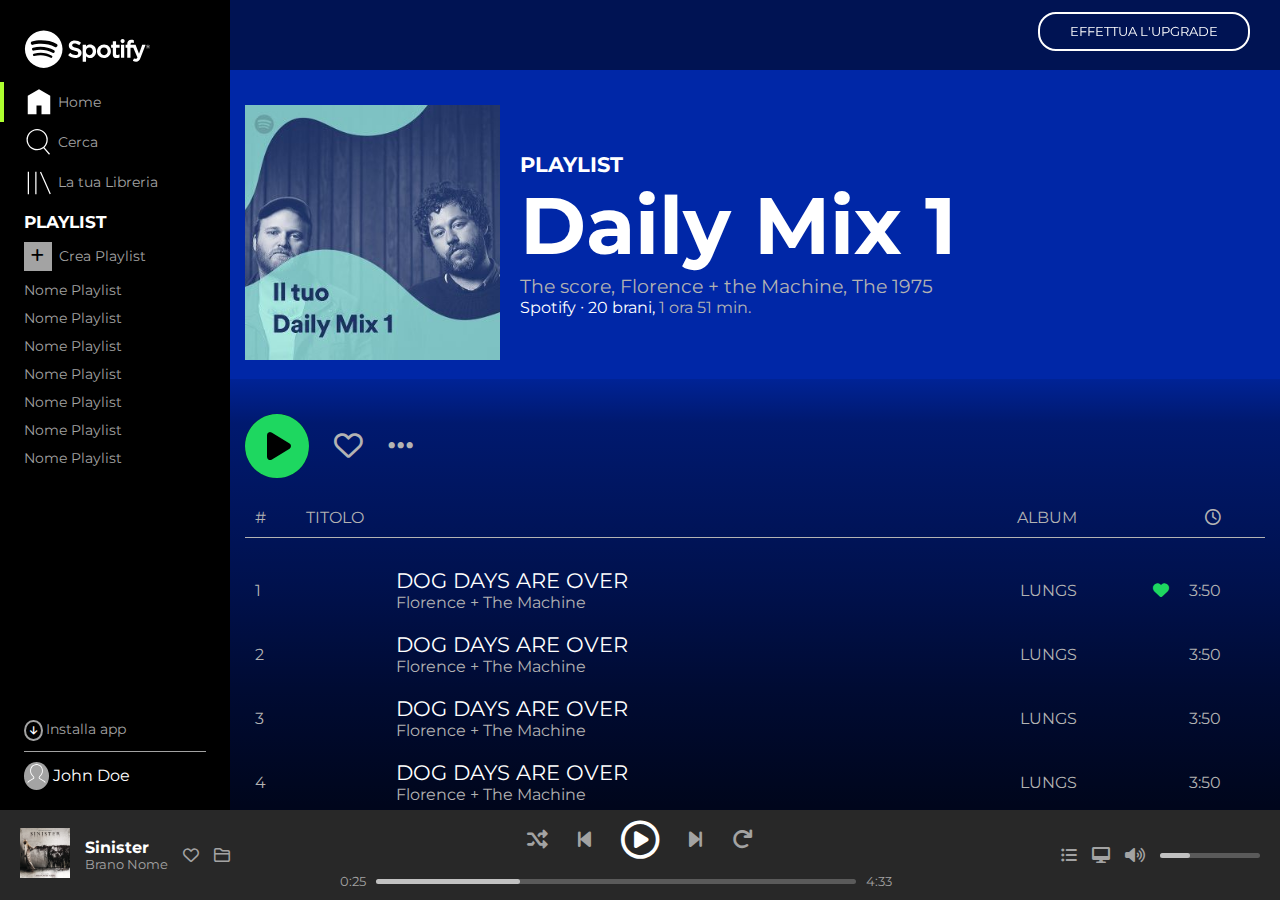
==== commit 0bb5e574: "index+style:miglioramenti/bonus: information" ====
--- a/bonus.html
+++ b/bonus.html
@@ -14,7 +14,9 @@
 </head>
 <body>
     <div class="container">
+        <!-- contenitore principale -->
         <div class="content-container">
+            <!-- aside -->
             <aside>
                 <div class="logo-box">
                     <div class="logo">
@@ -81,6 +83,7 @@
                             </div>
                         </div>
                     </div>
+
                     <!-- main-down -->
                     <div id="main-down">
                         <nav class="flex-container">
@@ -669,11 +672,65 @@
                             </div>
                         </div>
                     </div>
+
+                    <div class="information">
+                        <div class="information-up">
+                            <nav>
+                                <h5>Azienda</h5>
+                                <ul>
+                                    <li><a href="#"> Chi siamo</a></li>
+                                    <li><a href="#"> Opportunità di lavoro</a></li>
+                                    <li><a href="#"> For the Record</a></li>
+                                </ul>
+                            </nav>
+                            <nav>
+                                <h5>Community</h5>
+                                <ul>
+                                    <li><a href="#">Per artisti</a></li>
+                                    <li><a href="#">Sviluppatori</a></li>
+                                    <li><a href="#">Pubblicità</a></li>
+                                    <li><a href="#">Investitori</a></li>
+                                    <li><a href="#">Venditori</a></li>
+                                </ul>
+                            </nav>
+                            <nav>
+                                <h5>Link Utili</h5>
+                                <ul>
+                                    <li><a href="#">Assistenza</a></li>
+                                    <li><a href="#">App per cellulare gratuita</a></li>
+                                    <li><a href="#">Diritti del consumatore</a></li>
+                                </ul>
+                            </nav>
+                            <div class="social">
+                                <div>
+                                    <i class="fa-brands fa-instagram"></i>
+                                </div>
+                                <div>
+                                    <i class="fa-brands fa-twitter"></i>
+                                </div>
+                                <div>
+                                    <i class="fa-brands fa-facebook-f"></i>
+                                </div>
+                            </div>
+                        </div>
+                        <div class="information-down">
+                            <nav>
+                                <ul>
+                                    <li><a href="#">Informazioni legali</a></li>
+                                    <li><a href="#">Centro sulla privacy</a></li>
+                                    <li><a href="#">Informativa sulla privacy</a></li>
+                                    <li><a href="#">Impostazioni cookie</a></li>
+                                    <li><a href="#">Info annunci</a></li>
+                                </ul>
+                            </nav>
+                        </div>
+                    </div>
                 </div>
             </main>
         </div>
  
         <footer>
+            <!-- left -->
             <div class="left box flex-container">
                 <div class="image">
                     <img src="img/sinister.jpeg" alt="Sinister">
@@ -685,7 +742,7 @@
                 <i class="fa-regular fa-heart"></i>
                 <i class="fa-regular fa-folder"></i>
             </div>
-
+            <!-- center -->
             <div class="center flex-container">
                 <div class="center-up flex-container">
                     <i class="fa-solid fa-shuffle"></i>
@@ -705,10 +762,11 @@
                     <span>4:33</span>
                 </div>
             </div>
+            <!-- right -->
             <div class="right box flex-container">
-
                 <i class="fa-solid fa-list-ul"></i>
                 <i class="fa-solid fa-desktop"></i>
+
                 <!-- connect -->
                 <div class="connect">
                     <h1>Connetti a un dispositivo</h1>
@@ -721,6 +779,7 @@
                     <div class="info"><a href="#">Ulteriori informazioni</a> </div>
                 </div>
                 <!-- /connect -->
+                
                 <i class="fa-solid fa-volume-high"></i>
 
                 <div class="progress-bar">
--- a/bonus-css/bonus.css
+++ b/bonus-css/bonus.css
@@ -73,12 +73,6 @@
 .menu a{
     vertical-align: middle;
 }
-.menu li.active{
-    border-left: 4px solid #ADFF2F;
-}
-.menu li:hover{
-    border-left: 4px solid #ADFF2F;
-}
 /* playlist */
 .playlist{
     height: 50%;
@@ -132,6 +126,12 @@
 }
 aside a:hover .fa-solid{
     background-color: white;
+}
+.menu li.active{
+    border-left: 4px solid #ADFF2F;
+}
+.menu li:hover{
+    border-left: 4px solid #ADFF2F;
 }
 /* /aside */
 
@@ -171,13 +171,15 @@
 }
 /* main content */
 .main-content{
-    background-color: rgb(0,27,116);
     height: 100%;
     width: 100%;
     overflow-y: auto;
+}
+/* main top */
+#main-top{
     padding-top: 90px;
-}
-/* main top */
+    background-color: rgb(0,39,167);
+}
 #main-top .main-box{
     padding: 15px;
     display: flex;
@@ -206,8 +208,8 @@
 }
 /* main down */
 #main-down{
-    background: rgb(0,27,116);
-    background: linear-gradient(rgba(0,27,116,1) 0%, rgba(0,18,84,1) 31%, rgba(0,0,57,1) 57%, rgba(0,0,36,1) 100%);
+    background: rgb(0,39,167);
+    background: linear-gradient(rgb(0, 35, 150) 0%, rgba(0,25,111,1) 3%, rgba(0,17,77,1) 14%, rgba(0,11,51,1) 21%, rgba(0,6,28,1) 29%, rgba(0,4,17,1) 38%);
     font-size: 1.3rem;
     padding: 15px;
     color: #b3b3b3;
@@ -327,7 +329,64 @@
 .song .time .fa-regular.fa-heart, .song .time .fa-ellipsis {
     display: none;
 }
+/* information */
+.information{
+    width: 100%;
+    background-color: black;
+    padding: 80px 40px;
+}
+.information-up{
+    display: flex;
+    font-size: 1.2rem;
+}
+.information-up nav, .information-up .social{
+    width: 25%;
+}
+.information-up li{
+    list-style: none;
+    padding: 10px 0;
+}  
+.information-up h5{
+    color: #A3A3A3;
+    text-transform: uppercase;
+}
+.information-up li a{
+    text-decoration: none;
+    color: white;
+}  
+.information-up .social{
+    text-align: right;
+}
+.information-up .social>div{
+    margin: 0 5px;
+    background-color: #282828;
+    width: 50px;
+    height: 50px;
+    border-radius: 50%;
+    display: inline-block;
+    text-align: center;
+    line-height: 60px;
+}
+.information-up .social i{
+    font-size: 1.8rem;
+}
+.information-down{
+    margin-top: 100px;
+}
+.information-down nav li, .information-down nav a{
+    display: inline-block;
+    margin-right: 5px;
+    color: #A3A3A3;
+    text-decoration: none;
+    font-size: 0.9rem;
+}
 /* main hover */
+#main-down .fa-solid.fa-circle-play:hover{
+    transform: scale(1.2);
+}
+#main-down nav .fa-heart:hover, #main-down nav .fa-ellipsis:hover{
+    color: #1ED760;
+}
 .song:hover{
     background-color: rgba(83, 83, 83, 0.5);
     color: white;
@@ -347,7 +406,7 @@
 .song .title p:hover{
     text-decoration: underline;
 }
-.song .time .fa-heart:hover{
+.song .time .fa-heart:hover, .information-up li a:hover, .information-up .social i:hover, .information-down nav a:hover{
     color: #1ED760;
 }
 .song:hover .time .fa-regular.fa-heart, .song:hover .time .fa-ellipsis{
@@ -412,14 +471,22 @@
     gap: 10px;
     font-size: 0.8rem;
 }
+.center-down .progress-bar{
+    width: 80%;
+}
+.center-down .progress{
+    animation: music-time 100s linear infinite;
+}
+@keyframes music-time{
+    from{width: 0;}
+    to{width: 100%;}
+}
+/* .progress-bar */
 .progress-bar{
     height: 5px;
     background-color: #5A5A5A;
     border-radius: 3px;
     cursor: pointer;
-}
-.center-down .progress-bar{
-    width: 80%;
 }
 .progress-bar .progress{
     width: 30%;
@@ -437,13 +504,6 @@
     position: absolute;
     right: 0;
     top: -5px;
-}
-.center-down .progress{
-    animation: music-time 100s linear infinite;
-}
-@keyframes music-time{
-    from{width: 0;}
-    to{width: 100%;}
 }
 /* right */
 footer .right{
@@ -531,29 +591,32 @@
 
 /* media query */
 @media screen and (max-width: 992px){
-    
+    .information-up .social{
+        display: flex;
+        flex-flow: column;
+        gap: 5px;
+        align-items: flex-end;
+    }
 }
 @media screen and (max-width: 768px){
     #main-top h2{
         font-size: 3rem;
     }
-    .music .album{
-        display: none;
-    }
     .music .time{
         width: 30%;
     }
     .music .number{
         width: 10%;
     }
-    footer .title{
+    .music .album, footer .image, .left .fa-regular, .right .progress-bar, .right .fa-list-ul, .right .fa-desktop{
         display: none;
     }
-    .left .fa-regular{
-        display: none;
-    }
-    .right .progress-bar, .right .fa-list-ul, .right .fa-desktop{
-        display: none;
+    .information-up{
+        flex-direction: column;
+        gap: 40px;
+    }
+    .information-up nav, .information-up .social{
+        width: 100%;
     }
     .progress-bar{
         width: 80%;
@@ -579,28 +642,20 @@
     .menu ul{
         padding-top: 15px;
     }
-    .menu li, .menu li.active{
+    .menu li, .menu li.active, .menu li:hover, .user div:first-child{
         border: none;
     }
-    .menu li:hover{
-        border: none;
+    .menu li:hover, .user .fa-arrow-down:hover{
         transform: scale(1.2);
         cursor: pointer;
     }
     .menu a, .playlist, .user span, .user a{
         display: none;
-    }
-    .user div:first-child{
-        border-bottom: none;
     }
     .user img, .user .fa-arrow-down{
         display: inline-block;
         margin-right: 0;
     }
-    .user .fa-arrow-down:hover{
-        transform: scale(1.2);
-        cursor: pointer;
-    }
     main{
         width: calc(100% - 70px);
     }
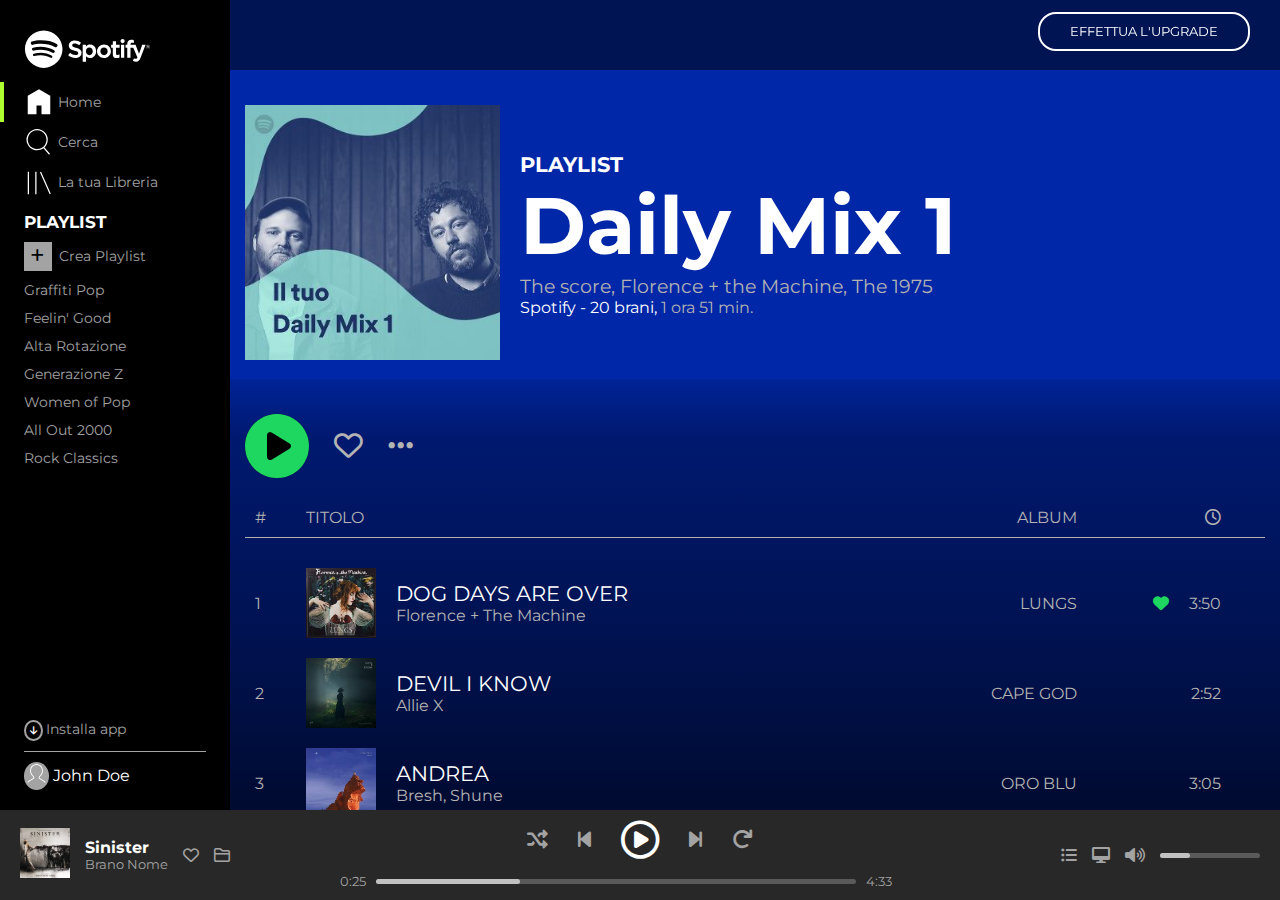
==== commit 59e6cc33: "bonus: modifiche canzoni" ====
--- a/bonus.html
+++ b/bonus.html
@@ -40,13 +40,13 @@
                     <h3>Playlist</h3>
                     <ul>
                         <li><a href="#"><i class="fa-solid fa-plus"></i> Crea Playlist</a></li>
-                        <li><a href="#">Nome Playlist</a></li>
-                        <li><a href="#">Nome Playlist</a></li>
-                        <li><a href="#">Nome Playlist</a></li>
-                        <li><a href="#">Nome Playlist</a></li>
-                        <li><a href="#">Nome Playlist</a></li>
-                        <li><a href="#">Nome Playlist</a></li>
-                        <li><a href="#">Nome Playlist</a></li>
+                        <li><a href="#">Graffiti Pop</a></li>
+                        <li><a href="#">Feelin' Good</a></li>
+                        <li><a href="#">Alta Rotazione</a></li>
+                        <li><a href="#">Generazione Z</a></li>
+                        <li><a href="#">Women of Pop</a></li>
+                        <li><a href="#">All Out 2000</a></li>
+                        <li><a href="#">Rock Classics</a></li>
                     </ul>
                 </div>
 
@@ -79,7 +79,7 @@
                                 <h1>Playlist</h1>
                                 <h2>Daily Mix 1</h2>
                                 <p>The score, Florence + the Machine, The 1975</p>
-                                <p><span>Spotify &#8729; 20 brani,</span> 1 ora 51 min.</p>
+                                <p><span>Spotify - 20 brani,</span> 1 ora 51 min.</p>
                             </div>
                         </div>
                     </div>
@@ -116,7 +116,7 @@
                                     </div>
                                     <div class="title flex-container">
                                         <div class="image">
-                                            <img src="https://m.media-amazon.com/images/I/91TPDB7d2jL._AC_SL1500_.jpg" alt="">
+                                            <img src="img-bonus/lungs.jpg" alt="">
                                         </div>
                                         <div>
                                             <p>Dog Days are Over</p>
@@ -143,12 +143,239 @@
                                             <div class="fourth-square square"></div>
                                         </div>
                                     </div>
-                                    <div class="title flex-container">
-                                        <div class="image">
-                                            <img src="https://m.media-amazon.com/images/I/91TPDB7d2jL._AC_SL1500_.jpg" alt="">
-                                        </div>
-                                        <div>
-                                            <p>Dog Days are Over</p>
+                                    
+                                    <div class="title flex-container">
+                                        <div class="image">
+                                            <img src="img-bonus/Devil.jpg" alt="">
+                                        </div>
+                                        <div>
+                                            <p>Devil I Know</p>
+                                            <p>allie x</p>
+                                        </div>
+                                    </div>
+                                    <div class="album">Cape God</div>
+                                    <div class="time flex-container">
+                                        <i class="fa-regular fa-heart"></i>
+                                        <p>2:52</p> 
+                                        <i class="fa-solid fa-ellipsis"></i>
+                                    </div>
+                                </section>
+
+                                <section class="song flex-container">
+                                    <div class="number">
+                                        <span>3</span>
+                                        <i class="fa-solid fa-play"></i>
+                                        <div class="playing">
+                                            <div class="first-square square"></div>
+                                            <div class="second-square square"></div>
+                                            <div class="third-square square"></div>
+                                            <div class="fourth-square square"></div>
+                                        </div>
+                                    </div>
+                                    <div class="title flex-container">
+                                        <div class="image">
+                                            <img src="img-bonus/oroblue.jpg" alt="">
+                                        </div>
+                                        <div>
+                                            <p>Andrea</p>
+                                            <p>Bresh, shune</p>
+                                        </div>
+                                    </div>
+                                    <div class="album">Oro Blu</div>
+                                    <div class="time flex-container">
+                                        <i class="fa-regular fa-heart"></i>
+                                        <p>3:05</p> 
+                                        <i class="fa-solid fa-ellipsis"></i>
+                                    </div>
+                                </section>
+
+                                <section class="song flex-container">
+                                    <div class="number">
+                                        <span>4</span>
+                                        <i class="fa-solid fa-play"></i>
+                                        <div class="playing">
+                                            <div class="first-square square"></div>
+                                            <div class="second-square square"></div>
+                                            <div class="third-square square"></div>
+                                            <div class="fourth-square square"></div>
+                                        </div>
+                                    </div>
+                                    <div class="title flex-container">
+                                        <div class="image">
+                                            <img src="img-bonus/lovegrows.jpg" alt="">
+                                        </div>
+                                        <div>
+                                            <p>Love grows</p>
+                                            <p>Edison lighthouse</p>
+                                        </div>
+                                    </div>
+                                    <div class="album">Love grows</div>
+                                    <div class="time flex-container">
+                                        <i class="fa-regular fa-heart"></i>
+                                        <p>2:54</p> 
+                                        <i class="fa-solid fa-ellipsis"></i>
+                                    </div>
+                                </section>
+
+                                <section class="song flex-container">
+                                    <div class="number">
+                                        <span>5</span>
+                                        <i class="fa-solid fa-play"></i>
+                                        <div class="playing">
+                                            <div class="first-square square"></div>
+                                            <div class="second-square square"></div>
+                                            <div class="third-square square"></div>
+                                            <div class="fourth-square square"></div>
+                                        </div>
+                                    </div>
+                                    <div class="title flex-container">
+                                        <div class="image">
+                                            <img src="img-bonus/callback.jpg" alt="">
+                                        </div>
+                                        <div>
+                                            <p>call u back</p>
+                                            <p>Noah Santa maria</p>
+                                        </div>
+                                    </div>
+                                    <div class="album">call u back</div>
+                                    <div class="time flex-container">
+                                        <i class="fa-regular fa-heart"></i>
+                                        <p>2:29</p> 
+                                        <i class="fa-solid fa-ellipsis"></i>
+                                    </div>
+                                </section>
+
+                                <section class="song flex-container">
+                                    <div class="number">
+                                        <span>6</span>
+                                        <i class="fa-solid fa-play"></i>
+                                        <div class="playing">
+                                            <div class="first-square square"></div>
+                                            <div class="second-square square"></div>
+                                            <div class="third-square square"></div>
+                                            <div class="fourth-square square"></div>
+                                        </div>
+                                    </div>
+                                    <div class="title flex-container">
+                                        <div class="image">
+                                            <img src="img-bonus/zaz.jpg" alt="">
+                                        </div>
+                                        <div>
+                                            <p>Je veux</p>
+                                            <p>Zaz</p>
+                                        </div>
+                                    </div>
+                                    <div class="album">Zaz</div>
+                                    <div class="time flex-container">
+                                        <i class="fa-solid fa-heart"></i>
+                                        <!-- <i class="fa-regular fa-heart"></i> -->
+                                        <p>3:35</p> 
+                                        <i class="fa-solid fa-ellipsis"></i>
+                                    </div>
+                                </section>
+
+                                <section class="song flex-container">
+                                    <div class="number">
+                                        <span>7</span>
+                                        <i class="fa-solid fa-play"></i>
+                                        <div class="playing">
+                                            <div class="first-square square"></div>
+                                            <div class="second-square square"></div>
+                                            <div class="third-square square"></div>
+                                            <div class="fourth-square square"></div>
+                                        </div>
+                                    </div>
+                                    <div class="title flex-container">
+                                        <div class="image">
+                                            <img src="img-bonus/back.png" alt="">
+                                        </div>
+                                        <div>
+                                            <p>Back in Black</p>
+                                            <p>AC/DC</p>
+                                        </div>
+                                    </div>
+                                    <div class="album">Back in black</div>
+                                    <div class="time flex-container">
+                                        <i class="fa-regular fa-heart"></i>
+                                        <p>4:15</p> 
+                                        <i class="fa-solid fa-ellipsis"></i>
+                                    </div>
+                                </section>
+
+                                <section class="song flex-container">
+                                    <div class="number">
+                                        <span>8</span>
+                                        <i class="fa-solid fa-play"></i>
+                                        <div class="playing">
+                                            <div class="first-square square"></div>
+                                            <div class="second-square square"></div>
+                                            <div class="third-square square"></div>
+                                            <div class="fourth-square square"></div>
+                                        </div>
+                                    </div>
+                                    <div class="title flex-container">
+                                        <div class="image">
+                                            <img src="img-bonus/iloveyou.jpg" alt="">
+                                        </div>
+                                        <div>
+                                            <p>Sweater weather</p>
+                                            <p>The Neighbourhood</p>
+                                        </div>
+                                    </div>
+                                    <div class="album">i love you</div>
+                                    <div class="time flex-container">
+                                        <i class="fa-regular fa-heart"></i>
+                                        <p>3:20</p> 
+                                        <i class="fa-solid fa-ellipsis"></i>
+                                    </div>
+                                </section>
+
+                                <section class="song flex-container">
+                                    <div class="number">
+                                        <span>9</span>
+                                        <i class="fa-solid fa-play"></i>
+                                        <div class="playing">
+                                            <div class="first-square square"></div>
+                                            <div class="second-square square"></div>
+                                            <div class="third-square square"></div>
+                                            <div class="fourth-square square"></div>
+                                        </div>
+                                    </div>
+                                    <div class="title flex-container">
+                                        <div class="image">
+                                            <img src="img-bonus/stromae.jpg" alt="">
+                                        </div>
+                                        <div>
+                                            <p>formidable</p>
+                                            <p>Stromae</p>
+                                        </div>
+                                    </div>
+                                    <div class="album">racine carr&eacute;e</div>
+                                    <div class="time flex-container">
+                                        <i class="fa-solid fa-heart"></i>
+                                        <!-- <i class="fa-regular fa-heart"></i> -->
+                                        <p>3:33</p> 
+                                        <i class="fa-solid fa-ellipsis"></i>
+                                    </div>
+                                </section>
+
+                                <section class="song flex-container">
+                                    <div class="number">
+                                        <span>10</span>
+                                        <i class="fa-solid fa-play"></i>
+                                        <div class="playing">
+                                            <div class="first-square square"></div>
+                                            <div class="second-square square"></div>
+                                            <div class="third-square square"></div>
+                                            <div class="fourth-square square"></div>
+                                        </div>
+                                    </div>
+                                    <div class="title flex-container">
+                                        <div class="image">
+                                            <img src="img-bonus/lungs.jpg" alt="">
+                                        </div>
+                                        <div>
+                                            <p>spectrum</p>
                                             <p>Florence + the Machine</p>
                                         </div>
                                     </div>
@@ -162,109 +389,195 @@
 
                                 <section class="song flex-container">
                                     <div class="number">
-                                        <span>3</span>
-                                        <i class="fa-solid fa-play"></i>
-                                        <div class="playing">
-                                            <div class="first-square square"></div>
-                                            <div class="second-square square"></div>
-                                            <div class="third-square square"></div>
-                                            <div class="fourth-square square"></div>
-                                        </div>
-                                    </div>
-                                    <div class="title flex-container">
-                                        <div class="image">
-                                            <img src="https://m.media-amazon.com/images/I/91TPDB7d2jL._AC_SL1500_.jpg" alt="">
-                                        </div>
-                                        <div>
-                                            <p>Dog Days are Over</p>
-                                            <p>Florence + the Machine</p>
-                                        </div>
-                                    </div>
-                                    <div class="album">Lungs</div>
-                                    <div class="time flex-container">
-                                        <i class="fa-regular fa-heart"></i>
-                                        <p>3:50</p> 
-                                        <i class="fa-solid fa-ellipsis"></i>
-                                    </div>
-                                </section>
-
-                                <section class="song flex-container">
-                                    <div class="number">
-                                        <span>4</span>
-                                        <i class="fa-solid fa-play"></i>
-                                        <div class="playing">
-                                            <div class="first-square square"></div>
-                                            <div class="second-square square"></div>
-                                            <div class="third-square square"></div>
-                                            <div class="fourth-square square"></div>
-                                        </div>
-                                    </div>
-                                    <div class="title flex-container">
-                                        <div class="image">
-                                            <img src="https://m.media-amazon.com/images/I/91TPDB7d2jL._AC_SL1500_.jpg" alt="">
-                                        </div>
-                                        <div>
-                                            <p>Dog Days are Over</p>
-                                            <p>Florence + the Machine</p>
-                                        </div>
-                                    </div>
-                                    <div class="album">Lungs</div>
-                                    <div class="time flex-container">
-                                        <i class="fa-regular fa-heart"></i>
-                                        <p>3:50</p> 
-                                        <i class="fa-solid fa-ellipsis"></i>
-                                    </div>
-                                </section>
-
-                                <section class="song flex-container">
-                                    <div class="number">
-                                        <span>5</span>
-                                        <i class="fa-solid fa-play"></i>
-                                        <div class="playing">
-                                            <div class="first-square square"></div>
-                                            <div class="second-square square"></div>
-                                            <div class="third-square square"></div>
-                                            <div class="fourth-square square"></div>
-                                        </div>
-                                    </div>
-                                    <div class="title flex-container">
-                                        <div class="image">
-                                            <img src="https://m.media-amazon.com/images/I/91TPDB7d2jL._AC_SL1500_.jpg" alt="">
-                                        </div>
-                                        <div>
-                                            <p>Dog Days are Over</p>
-                                            <p>Florence + the Machine</p>
-                                        </div>
-                                    </div>
-                                    <div class="album">Lungs</div>
-                                    <div class="time flex-container">
-                                        <i class="fa-regular fa-heart"></i>
-                                        <p>3:50</p> 
-                                        <i class="fa-solid fa-ellipsis"></i>
-                                    </div>
-                                </section>
-
-                                <section class="song flex-container">
-                                    <div class="number">
-                                        <span>6</span>
-                                        <i class="fa-solid fa-play"></i>
-                                        <div class="playing">
-                                            <div class="first-square square"></div>
-                                            <div class="second-square square"></div>
-                                            <div class="third-square square"></div>
-                                            <div class="fourth-square square"></div>
-                                        </div>
-                                    </div>
-                                    <div class="title flex-container">
-                                        <div class="image">
-                                            <img src="https://m.media-amazon.com/images/I/91TPDB7d2jL._AC_SL1500_.jpg" alt="">
-                                        </div>
-                                        <div>
-                                            <p>Dog Days are Over</p>
-                                            <p>Florence + the Machine</p>
-                                        </div>
-                                    </div>
-                                    <div class="album">Lungs</div>
+                                        <span>11</span>
+                                        <i class="fa-solid fa-play"></i>
+                                        <div class="playing">
+                                            <div class="first-square square"></div>
+                                            <div class="second-square square"></div>
+                                            <div class="third-square square"></div>
+                                            <div class="fourth-square square"></div>
+                                        </div>
+                                    </div>
+                                    <div class="title flex-container">
+                                        <div class="image">
+                                            <img src="img-bonus/happier.jpg" alt="">
+                                        </div>
+                                        <div>
+                                            <p>Happier than ever</p>
+                                            <p>Billie Eilish</p>
+                                        </div>
+                                    </div>
+                                    <div class="album">Happier than ever</div>
+                                    <div class="time flex-container">
+                                        <i class="fa-regular fa-heart"></i>
+                                        <p>4:58</p> 
+                                        <i class="fa-solid fa-ellipsis"></i>
+                                    </div>
+                                </section>
+
+                                <section class="song flex-container">
+                                    <div class="number">
+                                        <span>12</span>
+                                        <i class="fa-solid fa-play"></i>
+                                        <div class="playing">
+                                            <div class="first-square square"></div>
+                                            <div class="second-square square"></div>
+                                            <div class="third-square square"></div>
+                                            <div class="fourth-square square"></div>
+                                        </div>
+                                    </div>
+                                    <div class="title flex-container">
+                                        <div class="image">
+                                            <img src="img-bonus/lightmeup.jpg" alt="">
+                                        </div>
+                                        <div>
+                                            <p>Make me wanna die</p>
+                                            <p>The pretty reckless</p>
+                                        </div>
+                                    </div>
+                                    <div class="album">Light me up</div>
+                                    <div class="time flex-container">
+                                        <i class="fa-solid fa-heart"></i>
+                                        <!-- <i class="fa-regular fa-heart"></i> -->
+                                        <p>3:55</p> 
+                                        <i class="fa-solid fa-ellipsis"></i>
+                                    </div>
+                                </section>
+
+                                <section class="song flex-container">
+                                    <div class="number">
+                                        <span>13</span>
+                                        <i class="fa-solid fa-play"></i>
+                                        <div class="playing">
+                                            <div class="first-square square"></div>
+                                            <div class="second-square square"></div>
+                                            <div class="third-square square"></div>
+                                            <div class="fourth-square square"></div>
+                                        </div>
+                                    </div>
+                                    <div class="title flex-container">
+                                        <div class="image">
+                                            <img src="img-bonus/blackparade.jpg" alt="">
+                                        </div>
+                                        <div>
+                                            <p>I don't love you</p>
+                                            <p>My chemical romance</p>
+                                        </div>
+                                    </div>
+                                    <div class="album">the black parade</div>
+                                    <div class="time flex-container">
+                                        <i class="fa-solid fa-heart"></i>
+                                        <!-- <i class="fa-regular fa-heart"></i> -->
+                                        <p>3:58</p> 
+                                        <i class="fa-solid fa-ellipsis"></i>
+                                    </div>
+                                </section>
+
+                                <section class="song flex-container">
+                                    <div class="number">
+                                        <span>14</span>
+                                        <i class="fa-solid fa-play"></i>
+                                        <div class="playing">
+                                            <div class="first-square square"></div>
+                                            <div class="second-square square"></div>
+                                            <div class="third-square square"></div>
+                                            <div class="fourth-square square"></div>
+                                        </div>
+                                    </div>
+                                    <div class="title flex-container">
+                                        <div class="image">
+                                            <img src="img-bonus/blackparade.jpg" alt="">
+                                        </div>
+                                        <div>
+                                            <p>The Sharpest lives</p>
+                                            <p>My chemical romance</p>
+                                        </div>
+                                    </div>
+                                    <div class="album">the black parade</div>
+                                    <div class="time flex-container">
+                                        <i class="fa-regular fa-heart"></i>
+                                        <p>3:20</p> 
+                                        <i class="fa-solid fa-ellipsis"></i>
+                                    </div>
+                                </section>
+
+                                <section class="song flex-container">
+                                    <div class="number">
+                                        <span>15</span>
+                                        <i class="fa-solid fa-play"></i>
+                                        <div class="playing">
+                                            <div class="first-square square"></div>
+                                            <div class="second-square square"></div>
+                                            <div class="third-square square"></div>
+                                            <div class="fourth-square square"></div>
+                                        </div>
+                                    </div>
+                                    <div class="title flex-container">
+                                        <div class="image">
+                                            <img src="img-bonus/veramente.jpg" alt="">
+                                        </div>
+                                        <div>
+                                            <p>Resistenza</p>
+                                            <p>fulminacci</p>
+                                        </div>
+                                    </div>
+                                    <div class="album">La vita veramente</div>
+                                    <div class="time flex-container">
+                                        <i class="fa-regular fa-heart"></i>
+                                        <p>3:47</p> 
+                                        <i class="fa-solid fa-ellipsis"></i>
+                                    </div>
+                                </section>
+
+                                <section class="song flex-container">
+                                    <div class="number">
+                                        <span>16</span>
+                                        <i class="fa-solid fa-play"></i>
+                                        <div class="playing">
+                                            <div class="first-square square"></div>
+                                            <div class="second-square square"></div>
+                                            <div class="third-square square"></div>
+                                            <div class="fourth-square square"></div>
+                                        </div>
+                                    </div>
+                                    <div class="title flex-container">
+                                        <div class="image">
+                                            <img src="img-bonus/worlddown.jpg" alt="">
+                                        </div>
+                                        <div>
+                                            <p>Gives you hell</p>
+                                            <p>The all-american rejects</p>
+                                        </div>
+                                    </div>
+                                    <div class="album">When the world goes down</div>
+                                    <div class="time flex-container">
+                                        <i class="fa-regular fa-heart"></i>
+                                        <p>3:33</p> 
+                                        <i class="fa-solid fa-ellipsis"></i>
+                                    </div>
+                                </section>
+
+                                <section class="song flex-container">
+                                    <div class="number">
+                                        <span>17</span>
+                                        <i class="fa-solid fa-play"></i>
+                                        <div class="playing">
+                                            <div class="first-square square"></div>
+                                            <div class="second-square square"></div>
+                                            <div class="third-square square"></div>
+                                            <div class="fourth-square square"></div>
+                                        </div>
+                                    </div>
+                                    <div class="title flex-container">
+                                        <div class="image">
+                                            <img src="img-bonus/nevermind.jpg" alt="">
+                                        </div>
+                                        <div>
+                                            <p>Come as you are</p>
+                                            <p>Nirvana</p>
+                                        </div>
+                                    </div>
+                                    <div class="album">Nevermind</div>
                                     <div class="time flex-container">
                                         <i class="fa-solid fa-heart"></i>
                                         <!-- <i class="fa-regular fa-heart"></i> -->
@@ -275,25 +588,25 @@
 
                                 <section class="song flex-container">
                                     <div class="number">
-                                        <span>7</span>
-                                        <i class="fa-solid fa-play"></i>
-                                        <div class="playing">
-                                            <div class="first-square square"></div>
-                                            <div class="second-square square"></div>
-                                            <div class="third-square square"></div>
-                                            <div class="fourth-square square"></div>
-                                        </div>
-                                    </div>
-                                    <div class="title flex-container">
-                                        <div class="image">
-                                            <img src="https://m.media-amazon.com/images/I/91TPDB7d2jL._AC_SL1500_.jpg" alt="">
-                                        </div>
-                                        <div>
-                                            <p>Dog Days are Over</p>
-                                            <p>Florence + the Machine</p>
-                                        </div>
-                                    </div>
-                                    <div class="album">Lungs</div>
+                                        <span>18</span>
+                                        <i class="fa-solid fa-play"></i>
+                                        <div class="playing">
+                                            <div class="first-square square"></div>
+                                            <div class="second-square square"></div>
+                                            <div class="third-square square"></div>
+                                            <div class="fourth-square square"></div>
+                                        </div>
+                                    </div>
+                                    <div class="title flex-container">
+                                        <div class="image">
+                                            <img src="img-bonus/perfectworld.jpg" alt="">
+                                        </div>
+                                        <div>
+                                            <p>High Hopes</p>
+                                            <p>Kodaline</p>
+                                        </div>
+                                    </div>
+                                    <div class="album">In a perfect world</div>
                                     <div class="time flex-container">
                                         <i class="fa-regular fa-heart"></i>
                                         <p>3:50</p> 
@@ -303,341 +616,29 @@
 
                                 <section class="song flex-container">
                                     <div class="number">
-                                        <span>8</span>
-                                        <i class="fa-solid fa-play"></i>
-                                        <div class="playing">
-                                            <div class="first-square square"></div>
-                                            <div class="second-square square"></div>
-                                            <div class="third-square square"></div>
-                                            <div class="fourth-square square"></div>
-                                        </div>
-                                    </div>
-                                    <div class="title flex-container">
-                                        <div class="image">
-                                            <img src="https://m.media-amazon.com/images/I/91TPDB7d2jL._AC_SL1500_.jpg" alt="">
-                                        </div>
-                                        <div>
-                                            <p>Dog Days are Over</p>
-                                            <p>Florence + the Machine</p>
-                                        </div>
-                                    </div>
-                                    <div class="album">Lungs</div>
-                                    <div class="time flex-container">
-                                        <i class="fa-regular fa-heart"></i>
-                                        <p>3:50</p> 
-                                        <i class="fa-solid fa-ellipsis"></i>
-                                    </div>
-                                </section>
-
-                                <section class="song flex-container">
-                                    <div class="number">
-                                        <span>9</span>
-                                        <i class="fa-solid fa-play"></i>
-                                        <div class="playing">
-                                            <div class="first-square square"></div>
-                                            <div class="second-square square"></div>
-                                            <div class="third-square square"></div>
-                                            <div class="fourth-square square"></div>
-                                        </div>
-                                    </div>
-                                    <div class="title flex-container">
-                                        <div class="image">
-                                            <img src="https://m.media-amazon.com/images/I/91TPDB7d2jL._AC_SL1500_.jpg" alt="">
-                                        </div>
-                                        <div>
-                                            <p>Dog Days are Over</p>
-                                            <p>Florence + the Machine</p>
-                                        </div>
-                                    </div>
-                                    <div class="album">Lungs</div>
+                                        <span>19</span>
+                                        <i class="fa-solid fa-play"></i>
+                                        <div class="playing">
+                                            <div class="first-square square"></div>
+                                            <div class="second-square square"></div>
+                                            <div class="third-square square"></div>
+                                            <div class="fourth-square square"></div>
+                                        </div>
+                                    </div>
+                                    <div class="title flex-container">
+                                        <div class="image">
+                                            <img src="img-bonus/americanteen.jpg" alt="">
+                                        </div>
+                                        <div>
+                                            <p>Youg dumb &#38; broke</p>
+                                            <p>Khalid</p>
+                                        </div>
+                                    </div>
+                                    <div class="album">American teen</div>
                                     <div class="time flex-container">
                                         <i class="fa-solid fa-heart"></i>
                                         <!-- <i class="fa-regular fa-heart"></i> -->
-                                        <p>3:50</p> 
-                                        <i class="fa-solid fa-ellipsis"></i>
-                                    </div>
-                                </section>
-
-                                <section class="song flex-container">
-                                    <div class="number">
-                                        <span>10</span>
-                                        <i class="fa-solid fa-play"></i>
-                                        <div class="playing">
-                                            <div class="first-square square"></div>
-                                            <div class="second-square square"></div>
-                                            <div class="third-square square"></div>
-                                            <div class="fourth-square square"></div>
-                                        </div>
-                                    </div>
-                                    <div class="title flex-container">
-                                        <div class="image">
-                                            <img src="https://m.media-amazon.com/images/I/91TPDB7d2jL._AC_SL1500_.jpg" alt="">
-                                        </div>
-                                        <div>
-                                            <p>Dog Days are Over</p>
-                                            <p>Florence + the Machine</p>
-                                        </div>
-                                    </div>
-                                    <div class="album">Lungs</div>
-                                    <div class="time flex-container">
-                                        <i class="fa-regular fa-heart"></i>
-                                        <p>3:50</p> 
-                                        <i class="fa-solid fa-ellipsis"></i>
-                                    </div>
-                                </section>
-
-                                <section class="song flex-container">
-                                    <div class="number">
-                                        <span>11</span>
-                                        <i class="fa-solid fa-play"></i>
-                                        <div class="playing">
-                                            <div class="first-square square"></div>
-                                            <div class="second-square square"></div>
-                                            <div class="third-square square"></div>
-                                            <div class="fourth-square square"></div>
-                                        </div>
-                                    </div>
-                                    <div class="title flex-container">
-                                        <div class="image">
-                                            <img src="https://m.media-amazon.com/images/I/91TPDB7d2jL._AC_SL1500_.jpg" alt="">
-                                        </div>
-                                        <div>
-                                            <p>Dog Days are Over</p>
-                                            <p>Florence + the Machine</p>
-                                        </div>
-                                    </div>
-                                    <div class="album">Lungs</div>
-                                    <div class="time flex-container">
-                                        <i class="fa-regular fa-heart"></i>
-                                        <p>3:50</p> 
-                                        <i class="fa-solid fa-ellipsis"></i>
-                                    </div>
-                                </section>
-
-                                <section class="song flex-container">
-                                    <div class="number">
-                                        <span>12</span>
-                                        <i class="fa-solid fa-play"></i>
-                                        <div class="playing">
-                                            <div class="first-square square"></div>
-                                            <div class="second-square square"></div>
-                                            <div class="third-square square"></div>
-                                            <div class="fourth-square square"></div>
-                                        </div>
-                                    </div>
-                                    <div class="title flex-container">
-                                        <div class="image">
-                                            <img src="https://m.media-amazon.com/images/I/91TPDB7d2jL._AC_SL1500_.jpg" alt="">
-                                        </div>
-                                        <div>
-                                            <p>Dog Days are Over</p>
-                                            <p>Florence + the Machine</p>
-                                        </div>
-                                    </div>
-                                    <div class="album">Lungs</div>
-                                    <div class="time flex-container">
-                                        <i class="fa-solid fa-heart"></i>
-                                        <!-- <i class="fa-regular fa-heart"></i> -->
-                                        <p>3:50</p> 
-                                        <i class="fa-solid fa-ellipsis"></i>
-                                    </div>
-                                </section>
-
-                                <section class="song flex-container">
-                                    <div class="number">
-                                        <span>13</span>
-                                        <i class="fa-solid fa-play"></i>
-                                        <div class="playing">
-                                            <div class="first-square square"></div>
-                                            <div class="second-square square"></div>
-                                            <div class="third-square square"></div>
-                                            <div class="fourth-square square"></div>
-                                        </div>
-                                    </div>
-                                    <div class="title flex-container">
-                                        <div class="image">
-                                            <img src="https://m.media-amazon.com/images/I/91TPDB7d2jL._AC_SL1500_.jpg" alt="">
-                                        </div>
-                                        <div>
-                                            <p>Dog Days are Over</p>
-                                            <p>Florence + the Machine</p>
-                                        </div>
-                                    </div>
-                                    <div class="album">Lungs</div>
-                                    <div class="time flex-container">
-                                        <i class="fa-solid fa-heart"></i>
-                                        <!-- <i class="fa-regular fa-heart"></i> -->
-                                        <p>3:50</p> 
-                                        <i class="fa-solid fa-ellipsis"></i>
-                                    </div>
-                                </section>
-
-                                <section class="song flex-container">
-                                    <div class="number">
-                                        <span>14</span>
-                                        <i class="fa-solid fa-play"></i>
-                                        <div class="playing">
-                                            <div class="first-square square"></div>
-                                            <div class="second-square square"></div>
-                                            <div class="third-square square"></div>
-                                            <div class="fourth-square square"></div>
-                                        </div>
-                                    </div>
-                                    <div class="title flex-container">
-                                        <div class="image">
-                                            <img src="https://m.media-amazon.com/images/I/91TPDB7d2jL._AC_SL1500_.jpg" alt="">
-                                        </div>
-                                        <div>
-                                            <p>Dog Days are Over</p>
-                                            <p>Florence + the Machine</p>
-                                        </div>
-                                    </div>
-                                    <div class="album">Lungs</div>
-                                    <div class="time flex-container">
-                                        <i class="fa-regular fa-heart"></i>
-                                        <p>3:50</p> 
-                                        <i class="fa-solid fa-ellipsis"></i>
-                                    </div>
-                                </section>
-
-                                <section class="song flex-container">
-                                    <div class="number">
-                                        <span>15</span>
-                                        <i class="fa-solid fa-play"></i>
-                                        <div class="playing">
-                                            <div class="first-square square"></div>
-                                            <div class="second-square square"></div>
-                                            <div class="third-square square"></div>
-                                            <div class="fourth-square square"></div>
-                                        </div>
-                                    </div>
-                                    <div class="title flex-container">
-                                        <div class="image">
-                                            <img src="https://m.media-amazon.com/images/I/91TPDB7d2jL._AC_SL1500_.jpg" alt="">
-                                        </div>
-                                        <div>
-                                            <p>Dog Days are Over</p>
-                                            <p>Florence + the Machine</p>
-                                        </div>
-                                    </div>
-                                    <div class="album">Lungs</div>
-                                    <div class="time flex-container">
-                                        <i class="fa-regular fa-heart"></i>
-                                        <p>3:50</p> 
-                                        <i class="fa-solid fa-ellipsis"></i>
-                                    </div>
-                                </section>
-
-                                <section class="song flex-container">
-                                    <div class="number">
-                                        <span>16</span>
-                                        <i class="fa-solid fa-play"></i>
-                                        <div class="playing">
-                                            <div class="first-square square"></div>
-                                            <div class="second-square square"></div>
-                                            <div class="third-square square"></div>
-                                            <div class="fourth-square square"></div>
-                                        </div>
-                                    </div>
-                                    <div class="title flex-container">
-                                        <div class="image">
-                                            <img src="https://m.media-amazon.com/images/I/91TPDB7d2jL._AC_SL1500_.jpg" alt="">
-                                        </div>
-                                        <div>
-                                            <p>Dog Days are Over</p>
-                                            <p>Florence + the Machine</p>
-                                        </div>
-                                    </div>
-                                    <div class="album">Lungs</div>
-                                    <div class="time flex-container">
-                                        <i class="fa-regular fa-heart"></i>
-                                        <p>3:50</p> 
-                                        <i class="fa-solid fa-ellipsis"></i>
-                                    </div>
-                                </section>
-
-                                <section class="song flex-container">
-                                    <div class="number">
-                                        <span>17</span>
-                                        <i class="fa-solid fa-play"></i>
-                                        <div class="playing">
-                                            <div class="first-square square"></div>
-                                            <div class="second-square square"></div>
-                                            <div class="third-square square"></div>
-                                            <div class="fourth-square square"></div>
-                                        </div>
-                                    </div>
-                                    <div class="title flex-container">
-                                        <div class="image">
-                                            <img src="https://m.media-amazon.com/images/I/91TPDB7d2jL._AC_SL1500_.jpg" alt="">
-                                        </div>
-                                        <div>
-                                            <p>Dog Days are Over</p>
-                                            <p>Florence + the Machine</p>
-                                        </div>
-                                    </div>
-                                    <div class="album">Lungs</div>
-                                    <div class="time flex-container">
-                                        <i class="fa-solid fa-heart"></i>
-                                        <!-- <i class="fa-regular fa-heart"></i> -->
-                                        <p>3:50</p> 
-                                        <i class="fa-solid fa-ellipsis"></i>
-                                    </div>
-                                </section>
-
-                                <section class="song flex-container">
-                                    <div class="number">
-                                        <span>18</span>
-                                        <i class="fa-solid fa-play"></i>
-                                        <div class="playing">
-                                            <div class="first-square square"></div>
-                                            <div class="second-square square"></div>
-                                            <div class="third-square square"></div>
-                                            <div class="fourth-square square"></div>
-                                        </div>
-                                    </div>
-                                    <div class="title flex-container">
-                                        <div class="image">
-                                            <img src="https://m.media-amazon.com/images/I/91TPDB7d2jL._AC_SL1500_.jpg" alt="">
-                                        </div>
-                                        <div>
-                                            <p>Dog Days are Over</p>
-                                            <p>Florence + the Machine</p>
-                                        </div>
-                                    </div>
-                                    <div class="album">Lungs</div>
-                                    <div class="time flex-container">
-                                        <i class="fa-regular fa-heart"></i>
-                                        <p>3:50</p> 
-                                        <i class="fa-solid fa-ellipsis"></i>
-                                    </div>
-                                </section>
-
-                                <section class="song flex-container">
-                                    <div class="number">
-                                        <span>19</span>
-                                        <i class="fa-solid fa-play"></i>
-                                        <div class="playing">
-                                            <div class="first-square square"></div>
-                                            <div class="second-square square"></div>
-                                            <div class="third-square square"></div>
-                                            <div class="fourth-square square"></div>
-                                        </div>
-                                    </div>
-                                    <div class="title flex-container">
-                                        <div class="image">
-                                            <img src="https://m.media-amazon.com/images/I/91TPDB7d2jL._AC_SL1500_.jpg" alt="">
-                                        </div>
-                                        <div>
-                                            <p>Dog Days are Over</p>
-                                            <p>Florence + the Machine</p>
-                                        </div>
-                                    </div>
-                                    <div class="album">Lungs</div>
-                                    <div class="time flex-container">
-                                        <i class="fa-solid fa-heart"></i>
-                                        <!-- <i class="fa-regular fa-heart"></i> -->
-                                        <p>3:50</p> 
+                                        <p>3:22</p> 
                                         <i class="fa-solid fa-ellipsis"></i>
                                     </div>
                                 </section>
@@ -655,17 +656,17 @@
                                     </div>
                                     <div class="title flex-container">
                                         <div class="image">
-                                            <img src="https://m.media-amazon.com/images/I/91TPDB7d2jL._AC_SL1500_.jpg" alt="">
-                                        </div>
-                                        <div>
-                                            <p>Dog Days are Over</p>
-                                            <p>Florence + the Machine</p>
-                                        </div>
-                                    </div>
-                                    <div class="album">Lungs</div>
-                                    <div class="time flex-container">
-                                        <i class="fa-regular fa-heart"></i>
-                                        <p>3:50</p> 
+                                            <img src="img-bonus/taxidriver.jpg" alt="">
+                                        </div>
+                                        <div>
+                                            <p>Diecimila voci</p>
+                                            <p>rkomi, ariete</p>
+                                        </div>
+                                    </div>
+                                    <div class="album">Taxi driver</div>
+                                    <div class="time flex-container">
+                                        <i class="fa-regular fa-heart"></i>
+                                        <p>2:50</p> 
                                         <i class="fa-solid fa-ellipsis"></i>
                                     </div>
                                 </section>
@@ -673,6 +674,7 @@
                         </div>
                     </div>
 
+                    <!-- information -->
                     <div class="information">
                         <div class="information-up">
                             <nav>
@@ -721,6 +723,7 @@
                                     <li><a href="#">Informativa sulla privacy</a></li>
                                     <li><a href="#">Impostazioni cookie</a></li>
                                     <li><a href="#">Info annunci</a></li>
+                                    <li><a href="#"><i class="fa-regular fa-copyright"></i> 2022 Spotify AB</a></li>
                                 </ul>
                             </nav>
                         </div>
--- a/bonus-css/bonus.css
+++ b/bonus-css/bonus.css
@@ -285,7 +285,6 @@
     width: calc((100% - 15px) / 4);
     animation: square-moving 0.75s infinite;
 }
-
 .playing .second-square{
     animation-delay: 0.25s;
 }
@@ -312,6 +311,11 @@
 }
 .song .title .image{
     width: 70px;
+    height: 70px;
+}
+.song .title .image img{
+    height: 100%;
+    object-fit: cover;
 }
 .song .title p:first-of-type{
     color: white;
@@ -347,6 +351,7 @@
     padding: 10px 0;
 }  
 .information-up h5{
+    font-size: 1.3rem;
     color: #A3A3A3;
     text-transform: uppercase;
 }
@@ -372,6 +377,7 @@
 }
 .information-down{
     margin-top: 100px;
+    position: relative;
 }
 .information-down nav li, .information-down nav a{
     display: inline-block;
@@ -379,6 +385,11 @@
     color: #A3A3A3;
     text-decoration: none;
     font-size: 0.9rem;
+}
+.information-down ul li:last-child{
+    position: absolute;
+    right: 0;
+    bottom: 0;
 }
 /* main hover */
 #main-down .fa-solid.fa-circle-play:hover{
@@ -597,6 +608,11 @@
         gap: 5px;
         align-items: flex-end;
     }
+    .information-down ul li:last-child{
+        position: absolute;
+        right: 0;
+        bottom: -15px;
+    }
 }
 @media screen and (max-width: 768px){
     #main-top h2{
@@ -607,6 +623,17 @@
     }
     .music .number{
         width: 10%;
+    }
+    .song .title .image{
+        width: 50px;
+        height: 50px;
+    }
+    .song .title p:first-of-type{
+        font-size: 1rem;
+    }
+    .song .title p:last-child{
+        text-transform: capitalize;
+        font-size: 0.8rem;
     }
     .music .album, footer .image, .left .fa-regular, .right .progress-bar, .right .fa-list-ul, .right .fa-desktop{
         display: none;
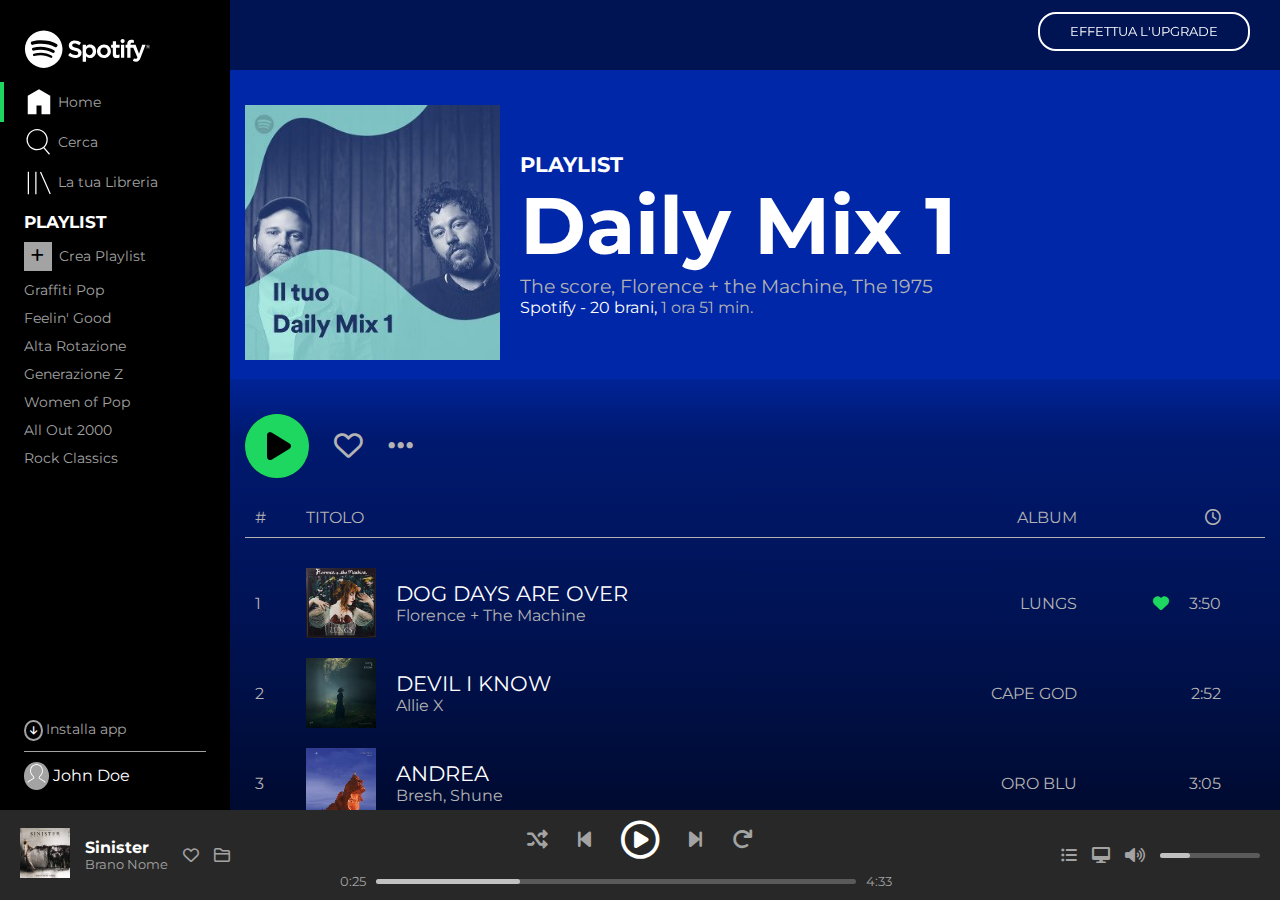
==== commit 7157b612: "bonus+index+style: miglioramenti" ====
--- a/bonus.html
+++ b/bonus.html
@@ -790,12 +790,14 @@
                         <div class="circle"></div>
                     </div>
                 </div>
-
+                
+                <!-- vertical-bar -->
                 <div class="vertical-bar progress-bar">
                     <div class="vertical-progress progress">
                         <div class="vertical-circle circle"></div>
                     </div>
                 </div>
+                <!-- vertical-bar -->
             </div>
         </footer>
     </div> 
--- a/bonus-css/bonus.css
+++ b/bonus-css/bonus.css
@@ -70,6 +70,9 @@
     padding: 5px 20px;
     border-left: 4px solid transparent;
 }
+.menu li.active{
+    border-left: 4px solid #1ED760;
+}
 .menu a{
     vertical-align: middle;
 }
@@ -127,11 +130,8 @@
 aside a:hover .fa-solid{
     background-color: white;
 }
-.menu li.active{
-    border-left: 4px solid #ADFF2F;
-}
 .menu li:hover{
-    border-left: 4px solid #ADFF2F;
+    border-left: 4px solid #1ED760;
 }
 /* /aside */
 
@@ -584,7 +584,7 @@
     color: #ffffff;
 }
 .progress-bar .progress:hover{
-    background-color: #ADFF2F;
+    background-color: #1ED760;
 }
 .progress-bar .progress:hover .circle{
     display: block;
@@ -632,7 +632,6 @@
         font-size: 1rem;
     }
     .song .title p:last-child{
-        text-transform: capitalize;
         font-size: 0.8rem;
     }
     .music .album, footer .image, .left .fa-regular, .right .progress-bar, .right .fa-list-ul, .right .fa-desktop{
